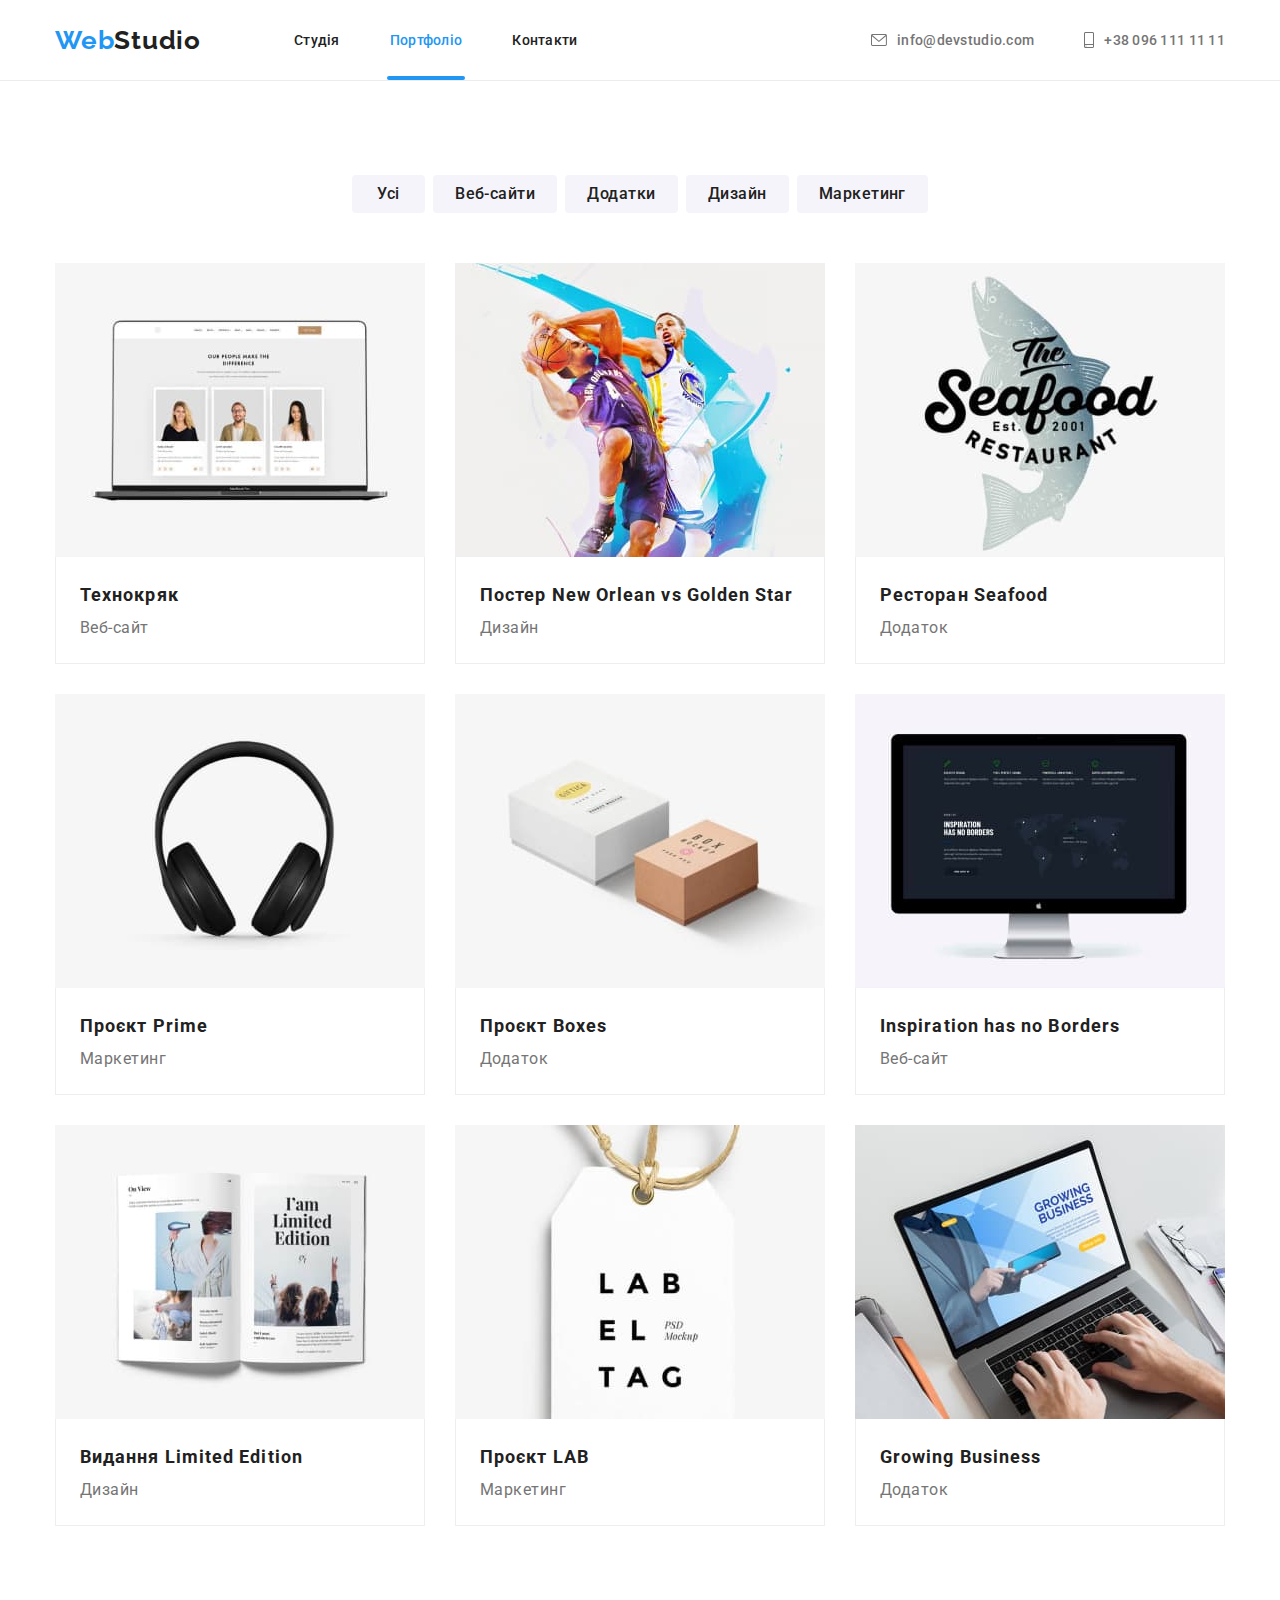
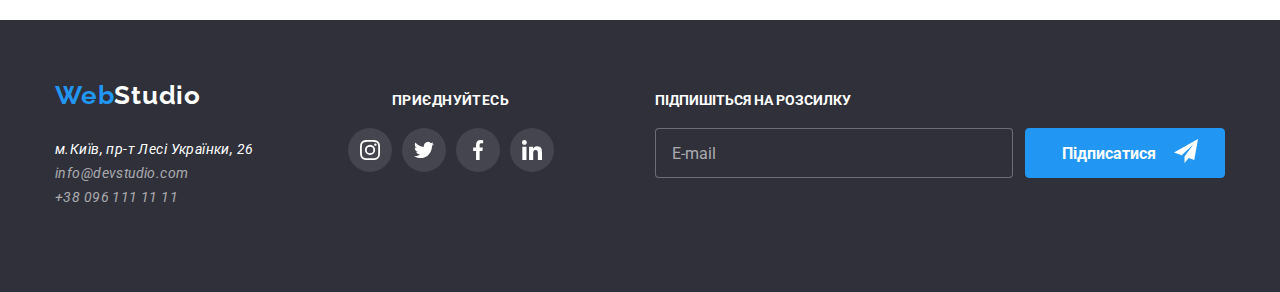
==== portfolio.html @ fc08e648 "hw-08" ====
<!DOCTYPE html>
<html lang="uk">
<head>
    <meta charset="UTF-8">
    <meta http-equiv="X-UA-Compatible" content="IE=edge">
    <meta name="viewport" content="width=device-width, initial-scale=1.0">
    <title>Portfolio</title>
    <link rel="preconnect" href="https://fonts.googleapis.com">
    <link rel="preconnect" href="https://fonts.gstatic.com" crossorigin>
    <link href="https://fonts.googleapis.com/css2?family=Oleo+Script&family=Raleway:wght@700&family=Roboto:wght@400;500;700;900&display=swap" rel="stylesheet">
    <link rel="stylesheet" href="https://cdnjs.cloudflare.com/ajax/libs/modern-normalize/1.1.0/modern-normalize.min.css">
    <link rel="stylesheet" href="./css/main.min.css">
</head>
<body>
    <header class="header">
        <div class="container"> 
           <div class="header__box">
               <nav class="navigation">
             
                   <a class="logo navigation__logo" href="./index.html">
                   <span class="header__web web">Web</span>Studio      
                   </a>
   
                   <ul class="menu">
                       <li class="menu__item"><a class="menu__link" href="./index.html">Студія</a></li>
                       <li class="menu__item"><a class="menu__link portfolio" href="./portfolio.html">Портфоліо</a></li>
                       <li class="menu__item"><a class="menu__link" href="./index.html">Контакти</a></li>
                   </ul>
           </nav>
           <button type="button" class="menu__open" data-menu-open>
               <svg class="icon__menu__open" width="40" height="40">
                   <use href="./images/icons.svg#icon-menu-open"></use>
               </svg>
           </button>
           
           <ul class="contacts">
            <li class="contacts__item">
                       
                       <a class="contacts__link" href="mailto:info@devstudio.com">
                           <svg class="evenlope" width="16" height="12">
                               <use href="./images/icons.svg#envelope"></use>
                           </svg>
                           info@devstudio.com
                       </a>
               
           </li>
            <li class="contacts__item">
                  <a class="contacts__link" href="tel:+380961111111">
                   <svg class="smartphone" width="10" height="16">
                       <use href="./images/icons.svg#smartphone"></use> 
                    </svg>
                    +38 096 111 11 11
                   </a>
               
           </li>
           </ul>
    
           
           </div>
           
        </div>
        <div class="mob__menu is__hidden" data-menu>
          <div class="container">
           <button type="button" class="menu__close" data-menu-close>
               <svg class="icon__menu__close" width="40" height="40">
                   <use href="./images/icons.svg#icon-menu-close"></use>
               </svg>
           </button>
        
           <div class="menu__wrap">
               <ul class="mob__menu__list">
                   <li class="mob__menu__item"><a class="mob__menu__link " href="./index.html">Студія</a></li>
                   <li class="mob__menu__item"><a class="mob__menu__link  " href="./portfolio.html">Портфоліо</a></li>
                   <li class="mob__menu__item"><a class="mob__menu__link " href="./index.html">Контакти</a></li>
               </ul>
              </div>
             <div class="contact__wrap">
               <ul class="mob__contact__list">
                   <li class="mob__contact__item"><a class="mob__menu__link__tel" href="tel:+380961111111">
                       +38 096 111 11 11
                      </a>
                  
                   </li>
                   <li class="mob__contact__item"><a class="mob__menu__link__mail " href="mailto:info@devstudio.com">
                           info@devstudio.com
                       </a>
               
                   </li>
                 </ul>
                
                   <ul class="mob-soc list">
                       <li class="mob-soc__item">
                         <a
                           class="mob-soc__link link"
                           href=""
                           target="_blank"
                           rel="noopener noreferrer nofollow"
                           >Instagram</a
                         >
                       </li>
                       <li class="mob-soc__item">
                         <a
                           class="mob-soc__link link"
                           href=""
                           target="_blank"
                           rel="noopener noreferrer nofollow"
                           >Twitter</a
                         >
                       </li>
                       <li class="mob-soc__item">
                         <a
                           class="mob-soc__link link"
                           href=""
                           target="_blank"
                           rel="noopener noreferrer nofollow"
                           >Fasebook</a
                         >
                       </li>
                       <li class="mob-soc__item">
                         <a
                           class="mob-soc__link link"
                           href=""
                           target="_blank"
                           rel="noopener noreferrer nofollow"
                           >LinkedIn</a
                         >
                       </li>
                     </ul>
             </div>
        
          </div>
       </div>
       
     </div>
       </div>
            
       </header>
      <main class="main">
        <section class="portfolio">
            <div class="container portfolio__container">
                <h1 class="visually-hidden">Портфоліо</h1>
            <ul class="button__list">
                <li class="button__item"><button class="portfolio__button" type = "button">Усі</button></li>
                <li class="button__item"><button class="portfolio__button" type = "button">Веб-сайти</button></li>
                <li class="button__item"><button class="portfolio__button" type = "button">Додатки</button></li>
                <li class="button__item"><button class="portfolio__button" type = "button">Дизайн</button></li>
                <li class="button__item"><button class="portfolio__button" type = "button">Маркетинг</button></li>
            </ul>  
            <ul class="portfolio__list">
                <li class="portfolio__item">
                
                    <div class="technocrat__thumb">
                        <picture>
                            <source 
                            srcset="
                            ./images/technocrat-desk.jpg    1x,
                            ./images/technocrat-desk-2x.jpg 2x"
                            media="(min-width: 1200px)"
                            />
                          
                            <source 
                            srcset="
                            ./images/technocrat-tab.jpg    1x,
                            ./images/technocrat-tab-2x.jpg 2x"
                            media="(min-width: 768px)"
                            />

                            <source 
                            srcset="
                            ./images/technocrat-mob.jpg    1x,
                            ./images/technocrat-mob-2x.jpg 2x"
                            media="(min-width: 320px)"
                            />
                           
                            <img src="./images/technocrat-desk.jpg" 
                            alt="Люди на моніторі" 
                            width="450" 
                            height="294">
                        </picture>
                            <p class="technocrat__text">Ресурс пропонує комплексні пропозиції з різним рівнем функціоналу та сервісів.
                                Все це дозволить відвідувачу отримати вичерпні відомості про компанію чи приватну особу.</p>
                            
                    
                    </div>
                     <a href="./portfolio.html" class="portfolio__link">
                        <div class="portfolio__item__container">
                            <h2 class="portfolio__item__title">Технокряк</h2>
                            <p class="portfolio__item__text">Веб-сайт</p>
                           
                        </div>
                     </a>  
                  
                </li>
                <li class="portfolio__item">
                    <div class="technocrat__thumb">
                        <picture>
                            <source 
                            srcset="
                            ./images/poster-desk.jpg    1x,
                            ./images/poster-desk-2x.jpg 2x"
                            media="(min-width: 1200px)"
                            />
                          
                            <source 
                            srcset="
                            ./images/poster-tab.jpg    1x,
                            ./images/poster-tab-2x.jpg 2x"
                            media="(min-width: 768px)"
                            />

                            <source 
                            srcset="
                            ./images/poster-mob.jpg    1x,
                            ./images/poster-mob-2x.jpg 2x"
                            media="(min-width: 320px)"
                            />
                           
                            <img src="./images/poster-desk.jpg" 
                            alt="Баскетболісти" 
                            width="450" 
                            height="294">
                        </picture>
                            
                            <p class="technocrat__text">Ресурс пропонує комплексні пропозиції з різним рівнем функціоналу та сервісів.
                                Все це дозволить відвідувачу отримати вичерпні відомості про компанію чи приватну особу.
                            </p>
                    </div>
                        
                     <a href="./portfolio.html" class="portfolio__link">
                        <div class="portfolio__item__container">
                            <h2 class="portfolio__item__title">Постер New Orlean vs Golden Star</h2>
                            <p class="portfolio__item__text">Дизайн</p>
                        </div>
                     </a>
                   
                     
                </li>
                <li class="portfolio__item">
                    <div class="technocrat__thumb">
                        <picture>
                            <source 
                            srcset="
                            ./images/restorant-desk.jpg    1x,
                            ./images/restorant-desk-2x.jpg 2x"
                            media="(min-width: 1200px)"
                            />
                          
                            <source 
                            srcset="
                            ./images/restorant-tab.jpg    1x,
                            ./images/restorant-tab-2x.jpg 2x"
                            media="(min-width: 768px)"
                            />

                            <source 
                            srcset="
                            ./images/restorant-mob.jpg    1x,
                            ./images/restorant-mob-2x.jpg 2x"
                            media="(min-width: 320px)"
                            />
                            
                           
                            <img src="./images/restorant-desk.jpg" 
                            alt="Риба" 
                            width="450" 
                            height="294">
                        </picture>
                        
                        <p class="technocrat__text">Ресурс пропонує комплексні пропозиції з різним рівнем функціоналу та сервісів.
                            Все це дозволить відвідувачу отримати вичерпні відомості про компанію чи приватну особу.
                        </p>
                    </div>
                    <a href="./portfolio.html" class="portfolio__link">
                    <div class="portfolio__item__container">
                        <h2 class="portfolio__item__title">Ресторан Seafood</h2>
                        <p class="portfolio__item__text">Додаток</p>
                    </div>
                    </a>     
                </li>
                <li class="portfolio__item">
                    <div class="technocrat__thumb">
                        <picture>
                            <source 
                            srcset="
                            ./images/prime-desk.jpg    1x,
                            ./images/prime-desk-2x.jpg 2x"
                            media="(min-width: 1200px)"
                            />
                          
                            <source 
                            srcset="
                            ./images/prime-tab.jpg    1x,
                            ./images/prime-tab-2x.jpg 2x"
                            media="(min-width: 768px)"
                            />

                            <source 
                            srcset="
                            ./images/prime-mob.jpg    1x,
                            ./images/prime-mob-2x.jpg 2x"
                            media="(min-width: 320px)"
                            />
                           
                            <img src="./images/prime-desk.jpg" 
                            alt="Навушники" 
                            width="450" 
                            height="294">
                        </picture>
                        
                        <p class="technocrat__text">Ресурс пропонує комплексні пропозиції з різним рівнем функціоналу та сервісів.
                            Все це дозволить відвідувачу отримати вичерпні відомості про компанію чи приватну особу.
                        </p>
                    </div>
                       
                    <a href="./portfolio.html" class="portfolio__link">
                        <div class="portfolio__item__container">
                            <h2 class="portfolio__item__title">Проєкт Prime</h2>
                            <p class="portfolio__item__text">Маркетинг</p>
                        </div>
                    </a>
                </li>
                <li class="portfolio__item"> 
                    
                       <div class="technocrat__thumb">
                        <picture>
                            <source 
                            srcset="
                            ./images/boxes-desk.jpg    1x,
                            ./images/boxes-desk-2x.jpg 2x"
                            media="(min-width: 1200px)"
                            />
                          
                            <source 
                            srcset="
                            ./images/boxes-tab.jpg    1x,
                            ./images/boxes-tab-2x.jpg 2x"
                            media="(min-width: 768px)"
                            />

                            <source 
                            srcset="
                            ./images/boxes-mob.jpg    1x,
                            ./images/boxes-mob-2x.jpg 2x"
                            media="(min-width: 320px)"
                            />
                           
                            <img src="./images/boxes-desk.jpg" 
                            alt="Коробки" 
                            width="450" 
                            height="294">
                        </picture>
                        
                        <p class="technocrat__text">Ресурс пропонує комплексні пропозиції з різним рівнем функціоналу та сервісів.
                            Все це дозволить відвідувачу отримати вичерпні відомості про компанію чи приватну особу.
                        </p>
                       </div>
                    <a href="./portfolio.html" class="portfolio__link">
                        <div class="portfolio__item__container">
                            <h2 class="portfolio__item__title">Проєкт Boxes</h2>
                            <p class="portfolio__item__text">Додаток</p>
                        </div>
                    </a>
                    
                </li>
                <li class="portfolio__item">
                    <div class="technocrat__thumb">
                        <picture>
                            <source 
                            srcset="
                            ./images/inspiration-desk.jpg    1x,
                            ./images/inspiration-desk-2x.jpg 2x"
                            media="(min-width: 1200px)"
                            />
                          
                            <source 
                            srcset="
                            ./images/inspiration-tab.jpg    1x,
                            ./images/inspiration-tab-2x.jpg 2x"
                            media="(min-width: 768px)"
                            />

                            <source 
                            srcset="
                            ./images/inspiration-mob.jpg    1x,
                            ./images/inspiration-mob-2x.jpg 2x"
                            media="(min-width: 320px)"
                            />
                           
                            <img src="./images/inspiration-desk.jpg" 
                            alt="Монітор" 
                            width="450" 
                            height="294">
                        </picture>
                        
                        <p class="technocrat__text">Ресурс пропонує комплексні пропозиції з різним рівнем функціоналу та сервісів.
                            Все це дозволить відвідувачу отримати вичерпні відомості про компанію чи приватну особу.
                        </p>
                        
                    </div>
                    <a href="./portfolio.html" class="portfolio__link">
                        <div class="portfolio__item__container">
                            <h2 class="portfolio__item__title">Inspiration has no Borders</h2>
                            <p class="portfolio__item__text">Веб-сайт</p> 
                        </div>
                    </a> 
                </li>
                <li class="portfolio__item">
                    <div class="technocrat__thumb">
                        <picture>
                            <source 
                            srcset="
                            ./images/limited-desk.jpg    1x,
                            ./images/limited-desk-2x.jpg 2x"
                            media="(min-width: 1200px)"
                            />
                          
                            <source 
                            srcset="
                            ./images/limited-tab.jpg    1x,
                            ./images/limited-tab-2x.jpg 2x"
                            media="(min-width: 768px)"
                            />

                            <source 
                            srcset="
                            ./images/limited-mob.jpg    1x,
                            ./images/limited-mob-2x.jpg 2x"
                            media="(min-width: 320px)"
                            />
                           
                            <img src="./images/limited-desk.jpg" 
                            alt="Книжка" 
                            width="450" 
                            height="294">
                        </picture>
                        
                        <p class="technocrat__text">Ресурс пропонує комплексні пропозиції з різним рівнем функціоналу та сервісів.
                            Все це дозволить відвідувачу отримати вичерпні відомості про компанію чи приватну особу.
                        </p> 
                    </div>
                    <a href="./portfolio.html" class="portfolio__link">
                        <div class="portfolio__item__container">
                            <h2 class="portfolio__item__title">Видання Limited Edition</h2>
                            <p class="portfolio__item__text">Дизайн</p>
                        </div>
                    </a>
                </li>
                <li class="portfolio__item">
                    <div class="technocrat__thumb">
                        <picture>
                            <source 
                            srcset="
                            ./images/lab-desk.jpg    1x,
                            ./images/lab-desk-2x.jpg 2x"
                            media="(min-width: 1200px)"
                            />
                          
                            <source 
                            srcset="
                            ./images/lab-tab.jpg    1x,
                            ./images/lab-tab-2x.jpg 2x"
                            media="(min-width: 768px)"
                            />

                            <source 
                            srcset="
                            ./images/lab-mob.jpg    1x,
                            ./images/lab-mob-2x.jpg 2x"
                            media="(min-width: 320px)"
                            />
                           
                            <img src="./images/lab-desk.jpg" 
                            alt="Бірка" 
                            width="450" 
                            height="294">
                        </picture>
                        
                        <p class="technocrat__text">Ресурс пропонує комплексні пропозиції з різним рівнем функціоналу та сервісів.
                            Все це дозволить відвідувачу отримати вичерпні відомості про компанію чи приватну особу.
                        </p>
                        
                    </div> 
                    <a href="./portfolio.html" class="portfolio__link">
                        <div class="portfolio__item__container">
                            <h2 class="portfolio__item__title">Проєкт LAB</h2>
                            <p class="portfolio__item__text">Маркетинг</p>
                        </div>
                    </a>
                </li>
                <li class="portfolio__item">
                    <div class="technocrat__thumb">
                        <picture>
                            <source 
                            srcset="
                            ./images/growing-desk.jpg    1x,
                            ./images/growing-desk-2x.jpg 2x"
                            media="(min-width: 1200px)"
                            />
                          
                            <source 
                            srcset="
                            ./images/growing-tab.jpg    1x,
                            ./images/growing-tab-2x.jpg 2x"
                            media="(min-width: 768px)"
                            />

                            <source 
                            srcset="
                            ./images/growing-mob.jpg    1x,
                            ./images/growing-mob-2x.jpg 2x"
                            media="(min-width: 320px)"
                            />
                           
                            <img src="./images/growing-desk.jpg" 
                            alt="Ноутбук" 
                            width="450" 
                            height="294">
                        </picture>
                     
                        <p class="technocrat__text">Ресурс пропонує комплексні пропозиції з різним рівнем функціоналу та сервісів.
                            Все це дозволить відвідувачу отримати вичерпні відомості про компанію чи приватну особу.
                        </p>
                    </div>
                    <a href="./portfolio.html" class="portfolio__link">
                        <div class="portfolio__item__container">
                            <h2 class="portfolio__item__title">Growing Business</h2>
                            <p class="portfolio__item__text">Додаток</p>
                        </div>
                    </a>
                </li>
            </ul>
            </div>
        </section>
       
    
        </main>
      
      
        <footer class="footer">
            <div class="container footer__container">
             
               <div class="footer__wraper">
                 <div class="address">
                     <a class="logo__footer logo" href="./index.html"><span class="web">Web</span>Studio </a>
                     <address>
                      <ul class="address__list">
                       <li class="address__item">
                           <a class="address__link"  href="https://goo.gl/maps/s2ohjZvprKdZfxi8A" 
                           target="_blank"
                           rel="noopener noreferrer nofollow">
                               м.Київ, пр-т Лесі Українки, 26 </a>  
                       </li>
                       <li class="address__item"><a class="address__links" href="mailto:info@devstudio.com">info@devstudio.com</a></li>
                       <li class="address__item"><a class="address__links" href="tel:+380961111111">+38 096 111 11 11</a></li>
                      </ul>
                     </address>
                   </div>
                
                  <div class="join">
                     
                         <p class="join__title">Приєднуйтесь</p>
                         <ul class="networks networks__footer">
                             <li class="networks__item">
                                 <a href="" class="networks__link networks__link__footer link">
                                     <svg class="networks-icon networks__icon__footer" width="20" height="20">
                                         <use href="./images/icons.svg#instagram" ></use>
                                     </svg>
                                 </a>
                             </li>
                             <li class="networks__item">
                                 <a href="" class="networks__link networks__link__footer link ">
                                     <svg class="networks-icon networks__icon__footer" width="20" height="20">
                                         <use href="./images/icons.svg#twitter" ></use>
                                     </svg>
                                 </a>
                             </li>
                             <li class="networks__item">
                                 <a href="" class="networks__link networks__link__footer link">
                                     <svg class="networks-icon networks__icon__footer" width="20" height="20">
                                         <use href="./images/icons.svg#facebook" ></use>
                                     </svg>
                                 </a>
                             </li>
                             <li class="networks__item">
                                 <a href="" class="networks__link networks__link__footer link">
                                     <svg class="networks-icon networks__icon__footer" width="20" height="20">
                                         <use href="./images/icons.svg#linkedin" ></use>
                                     </svg>
                                 </a>
                             </li>
                         </ul>
                      </div>
               </div>
                  
                    
                 
                  <div class="subscription">
                     <p class="subscription__title">Підпишіться на розсилку</p>
                     <form action="#" class="subscription__form">
                         <input type="email" name="email" placeholder="E-mail" class="subscription__input">
                         <button type="submit" class="footer__button">
                             <div class="footer__button__container">
                                 <p class="footer__button__text">Підписатися</p>
                                 <div class="footer-button-icon">
                                     <a href="" class="footer-button-icon-link" >
                                         <svg class="button__icon" width="24" height="24">
                                             <use href="./images/icons.svg#icon-send"></use>
                                          </svg>
                                     </a>
                                 </div>
                             </div>
                         </button>
                     </form>
                 </div> 
                 </div>
                  
         
             </div>
             
            
            </footer>
            <script src="./js/menu.js"></script> 
</body>
</html>
---- css/main.min.css ----
body{font-family:"roboto",sans-serif;color:var(--primary-text-color);background-color:var(--white-second-section-color)}ul{list-style-type:none;padding:0;margin:0}a{text-decoration:none}img{display:block;width:100%;height:auto}:root{--primary-text-color: #212121;--text-color: #757575;--accent-color: #2196F3;--original-black-color: #000;--original-white-color: #fff;--primary-background-color: #2F303A;--white-background-color: #F5F4FA;--gray-color: rgba(255, 255, 255, 0.6);--white-second-section-color: #fff;--border-color: #EEEEEE;--link-color: #AFB1B8;--overlay-color: #c4c4c4;--menu-button-color: rgba(33, 33, 33, 1);--timing-function: cubic-bezier(0.4, 0, 0.2, 1);--gradient: linear-gradient( to right, rgba(47, 48, 58, 0.4), rgba(47, 48, 58, 0.4) )}.title{margin-top:0;margin-bottom:30px;font-size:28px;line-height:1.17;font-weight:700;letter-spacing:.03em;text-align:center;color:var(--primary-text-color)}@media screen and (min-width: 1200px){.title{margin-bottom:50px;font-size:36px;line-height:1.17;font-weight:700;letter-spacing:.03em}}.networks__list{display:flex;align-items:center;justify-content:center;gap:10px;margin-bottom:30px}.networks__item{width:44px;height:44px}.networks__link{width:100%;height:100%;border-radius:50%;display:flex;align-items:center;justify-content:center;color:var(--link-color);transition:background-color 250ms var(--timing-function),color 250ms var(--timing-function)}.networks__link:hover,.networks__link:focus{background:var(--accent-color);color:var(--original-white-color)}.networks__icon{display:block;fill:currentColor}.backdrop{position:fixed;top:0;width:100%;height:100%;background-color:rgba(0,0,0,.2);transition:opacity 350ms var(--timing-function),visibility 250ms var(--timing-function)}.backdrop .is__hidden .modal{transform:translate(-50%, -50%) scale(0)}.modal{position:absolute;top:50%;left:50%;transform:translate(-50%, -50%);width:95.6vw;height:auto;padding:40px;border-radius:4px;background-color:var(--original-white-color);transform:translate(-50%, -50%) scale(1);transition:color 350ms var(--timing-function)}@media screen and (min-width: 480px){.modal{width:460px;height:609px}}@media screen and (min-width: 1200px){.modal{width:528px;height:581px}}.modal__closed{position:absolute;top:8px;right:8px;display:flex;align-items:center;justify-content:center;width:30px;height:30px;background-color:rgba(0,0,0,0);border:1px solid rgba(0,0,0,.1);border-radius:50%;padding:0;cursor:pointer}.modal__text{font-size:20px;line-height:1.17;font-weight:700;letter-spacing:3%;text-align:center;margin-top:0;margin-bottom:12px}.modal__field{margin-bottom:10px}.modal__closed__icon:hover{fill:#2196f3}.is__hidden{opacity:0;visibility:0;pointer-events:none}.form{display:block}@media screen and (min-width: 480px){.modal-form{width:460px;height:609px}}@media screen and (min-width: 1200px){.modal-form{width:528px;height:581px}}::-webkit-input-placeholder{color:rgba(117,117,117,.5)}.textarea__text{width:100%;resize:none;height:120px;border:1px solid rgba(33,33,33,.2);border-radius:4px;padding:12px 16px}.textarea__label{font-size:12px;line-height:1.17;letter-spacing:1%;color:#757575}.textarea__label span{display:block;margin-bottom:4px}.checkbox{margin-top:20px;margin-bottom:30px;margin-left:14px}.checkbox__text{display:flex;align-items:center;margin:0;font-size:12px;line-height:1.17;letter-spacing:3%;font-size:2.5vw;color:#757575}@media screen and (min-width: 480px){.checkbox__text{font-size:12px;line-height:1.17;letter-spacing:3%}}@media screen and (min-width: 1200px){.checkbox__text{font-size:12px;line-height:1.71;letter-spacing:3%}}.checkbox__icon{content:"";display:inline-block;width:16px;height:15px;margin-right:7px;border:2px solid #212121;border-radius:2px}.checkbox__input{-webkit-appearance:none;-moz-appearance:none;appearance:none;position:absolute}.checkbox__input:checked+.checkbox__icon{background-color:#2196f3;border-color:#2196f3;background-image:url(../images/icon\ check.svg);background-size:contain;background-origin:border-box}.input__wrap{position:relative}.modal__input{width:100%;height:40px;border:1px solid rgba(33,33,33,.2);border-radius:4px;padding-left:42px;padding-bottom:11px;padding-top:11px;outline:rgba(0,0,0,0);cursor:pointer;transition:border-color 250ms var(--timing-function)}.modal__input:focus{border-color:#2196f3}.modal__input:focus+.modal__input__icon{fill:#2196f3}.modal__input__icon{position:absolute;left:12px;top:50%;transform:translateY(-50%)}.input__label{font-size:12px;line-height:1.17;letter-spacing:1%;color:#757575}.input__label span{display:block;margin-bottom:4px}.modal__button{width:200px;height:50px;background-color:#2196f3;box-shadow:0px 4px 4px rgba(0,0,0,.15);outline:rgba(0,0,0,0);border:1px solid #2196f3;border-radius:4px;padding:10px 52px;font-size:16px;line-height:1.86;font-weight:700;letter-spacing:.06em;font-style:normal;color:var(--original-white-color);cursor:pointer;transition:background-color 250ms var(--timing-function)}@media screen and (min-width: 320px){.modal__button{margin-left:13vw}}@media screen and (min-width: 480px){.modal__button{margin-left:86px}}@media screen and (min-width: 1200px){.modal__button{margin-left:125px}}.modal__button:hover,.modal__button:focus{background-color:#188ce8}.agree__link{margin:0;padding-left:5px;font-size:12px;line-height:1.17;letter-spacing:3%;font-size:2.5vw;color:#2196f3;text-decoration:underline}@media screen and (min-width: 480px){.agree__link{font-size:12px;line-height:1.17;letter-spacing:3%}}@media screen and (min-width: 1200px){.agree__link{font-size:12px;line-height:1.71;letter-spacing:3%}}.logo{font-family:"raleway";font-size:24px;line-height:1.17;font-weight:700;letter-spacing:.03em;color:var(--menu-button-color)}@media screen and (min-width: 1200px){.logo{font-size:26px;line-height:1.17;font-weight:700;letter-spacing:.03em}}.web{font-family:"raleway";font-size:24px;line-height:1.11;font-weight:700;letter-spacing:.03em;color:var(--accent-color)}@media screen and (min-width: 1200px){.web{font-size:26px;line-height:1.17;font-weight:700;letter-spacing:.03em}}.container{max-width:100%;padding-left:15px;padding-right:15px;margin:0 auto}@media screen and (min-width: 480px){.container{max-width:480px}}@media screen and (min-width: 768px){.container{max-width:768px}}@media screen and (min-width: 1200px){.container{max-width:1200px}}.btn{display:inline-block;border-radius:4px;padding:10px 24px;width:201px;border:1px rgba(0,0,0,0);margin-left:auto;margin-right:auto;font-family:"roboto";font-size:16px;line-height:1.86;font-weight:700;letter-spacing:.06em;text-align:center;cursor:pointer;color:var(--original-white-color);background-color:var(--accent-color);transition:background-color 250ms var(--timing-function)}.btn:hover,.btn:focus{background-color:#188ce8}.trade{margin-top:0;margin-bottom:0;padding-bottom:94px;padding-top:94px}@media screen and (max-width: 1199px){.trade{display:none}}.trade__list{display:flex}.trade__wrap{position:relative;height:70px;width:100%;top:-70px}.trade__text{position:absolute;left:0;margin:0;width:100%;height:70px;padding-top:27px;background-color:rgba(47,48,58,.8);font-size:14px;line-height:1.14;font-weight:700;letter-spacing:.03em;text-align:center;text-transform:uppercase;color:var(--original-white-color)}.trade__item:not(:last-child){margin-right:30px}.team{margin-top:0;margin-bottom:0;padding-bottom:60px;padding-top:60px;background-color:var(--white-background-color)}@media screen and (min-width: 1200px){.team{padding-bottom:94px;padding-top:94px}}.team .team__list{background-color:var(--white-background-color)}.team__item{box-shadow:0px 1px 3px rgba(0,0,0,.12),0px 1px 1px rgba(0,0,0,.14),0px 2px 1px rgba(0,0,0,.2);border-radius:0px 0px 4px 4px;background-color:var(--original-white-color)}@media screen and (min-width: 768px){.team__item{width:calc((100% - 30px)/2)}}@media screen and (min-width: 1200px){.team__item{width:calc((100% - 90px)/4)}}.team__title{margin-top:30;margin-bottom:10;font-size:16px;line-height:1.17;font-weight:500;letter-spacing:.03em;text-align:center;color:var(--primary-text-color)}.team__text{margin-top:0;margin-bottom:16px;font-size:16px;line-height:1.17;letter-spacing:.03em;text-align:center;color:var(--text-color)}.team__list{display:flex;flex-wrap:wrap;gap:30px}.hero{margin-top:0;margin-bottom:0;padding:118px 0;text-align:center}@media screen and (min-width: 1200px){.hero{padding:200px 0}}.hero__title{max-width:360px;margin:0 auto 30px;font-size:26px;line-height:1.62;font-weight:900;letter-spacing:.06em;text-align:center;text-transform:uppercase;color:var(--original-white-color)}@media screen and (min-width: 1200px){.hero__title{max-width:696px;font-size:44px;line-height:1.36;font-weight:900;letter-spacing:.06em}}.overlay{max-width:1600px;height:400px;margin-left:auto;margin-right:auto;background-image:linear-gradient(to right, rgba(47, 48, 58, 0.4), rgba(47, 48, 58, 0.4)),url(../images/hero-mob.jpg);background-repeat:no-repeat;background-position:center;background-size:cover;background-color:var(--overlay-color)}@media(min-device-pixel-ratio: 2),(-webkit-min-device-pixel-ratio: 2),(min-resolution: 192dpi),(min-resolution: 2dppx){.overlay{background-image:var(--gradient),url(../images/hero-mob-2x.jpg)}}@media screen and (min-width: 481px){.overlay{max-width:768px;height:400px;background-image:var(--gradient),url(../images/hero-tab.jpg)}}@media screen and (min-width: 481px)and (min-device-pixel-ratio: 2),screen and (min-width: 481px)and (-webkit-min-device-pixel-ratio: 2),screen and (min-width: 481px)and (min-resolution: 192dpi),screen and (min-width: 481px)and (min-resolution: 2dppx){.overlay{background-image:var(--gradient),url(../images/hero-tab-2x.jpg)}}@media screen and (min-width: 1200px){.overlay{max-width:1600px;height:600px;background-image:var(--gradient),url(../images/hero-desk.jpg)}}@media screen and (min-width: 1200px)and (min-device-pixel-ratio: 2),screen and (min-width: 1200px)and (-webkit-min-device-pixel-ratio: 2),screen and (min-width: 1200px)and (min-resolution: 192dpi),screen and (min-width: 1200px)and (min-resolution: 2dppx){.overlay{background-image:var(--gradient),url(../images/hero-desk-2x.jpg)}}.portfolio{margin-top:0;margin-bottom:0;padding:60px 0;background-color:var(--white-second-section-color)}@media screen and (min-width: 1200px){.portfolio{padding:94px 0}}.portfolio__link{transition:color 250ms var(--timing-function),box-shadow 250ms var(--timing-function)}.portfolio__list{display:flex;flex-wrap:wrap;gap:30px}.portfolio__list .button__item{width:calc((100% - 60px)/3)}.technocrat__thumb{position:relative;overflow:hidden}.technocrat__text{position:absolute;top:0px;left:0;padding:63px 24px;margin:0;background-color:rgba(33,150,243,.9);height:100%;font-size:18px;line-height:1.55;letter-spacing:.03em;color:#fff;transform:translateY(100%);transition:transform 250ms var(--timing-function)}.portfolio__item:hover .technocrat__text{transform:translateY(0)}.portfolio__item{width:100%}@media screen and (min-width: 768px){.portfolio__item{width:calc((100% - 30px)/2)}}@media screen and (min-width: 1200px){.portfolio__item{width:calc((100% - 60px)/3)}}.portfolio__item__container{padding:20px 24px;border:1px solid var(--border-color);border-top:none}.portfolio__item__title{margin:0;font-size:18px;line-height:2;font-weight:700;letter-spacing:.06em;color:var(--primary-text-color)}.portfolio__item__text{margin:0;font-size:16px;line-height:1.86;letter-spacing:.03em;color:var(--text-color)}.portfolio__item:hover,.portfolio__item:focus{display:block;box-shadow:0px 1px 1px rgba(0,0,0,.12),0px 4px 4px rgba(0,0,0,.06),1px 4px 6px rgba(0,0,0,.16)}.header{background-color:var(--original-white-color);border-bottom:1px solid #ececec}.header__box{display:flex;align-items:center}.menu{display:flex;align-items:center;margin-left:93px}.menu__item:not(:last-child){margin-right:50px}@media screen and (max-width: 767px){.menu{display:none}}.menu__open{margin-left:auto;margin-top:auto;margin-bottom:auto;width:40px;height:40px;background-color:rgba(0,0,0,0);border:none}@media screen and (min-width: 768px){.menu__open{display:none}}.icon__menu__open{fill:var(--menu-button-color)}.menu__close{margin-left:auto;width:40px;height:40px;background-color:rgba(0,0,0,0);border:none}.icon__menu__close{fill:var(--menu-button-color)}.mob__menu{top:0;position:fixed;width:100vw;height:100vh;padding-bottom:48px;padding-left:40px;z-index:1;background-color:#fff}@media screen and (min-width: 768px){.mob__menu{display:none}}.container{height:100%;display:flex;flex-direction:column;justify-content:space-between;overflow:auto}.mob__menu__link{position:relative;display:block;font-size:40px;line-height:1.17;font-weight:500;letter-spacing:.02em;font-size:8.33vw;color:var(--menu-button-color);transition:color 250ms var(--timing-function)}.mob__menu__link:hover,.mob__menu__link:focus{color:var(--accent-color)}.mob__menu__list{position:absolute;top:48px}.mob__contact__list{margin-bottom:64px}.mob__menu__item:not(:last-child){margin-bottom:32px}.mob__contact__item:not(:last-child){margin-bottom:32px}.mob__menu__link__tel{position:relative;display:block;padding:32 0;font-size:34px;line-height:1.17;font-weight:500;letter-spacing:.02em;font-size:7.5vw;color:var(--accent-color)}.mob__menu__link__mail{position:relative;display:block;padding:32 0;font-size:24px;line-height:1.17;font-weight:500;letter-spacing:.02em;font-size:5vw;color:var(--text-color)}.mob-soc{display:flex;flex-wrap:wrap;gap:20px}.mob-soc__link{position:relative;display:block;padding:32 0;padding-right:10px;font-size:18px;line-height:1.22;font-weight:500;letter-spacing:.02em;color:var(--accent-color)}.mob-soc__item:not(:last-child){border-right:1px solid rgba(33,33,33,.2)}.navigation{display:flex}.navigation__logo{padding:25px 0 24px}@media screen and (min-width: 768px){.menu{margin-left:88px}}@media screen and (min-width: 768px){.menu{margin-left:93px}}.menu__link{position:relative;display:block;padding:32px 0;font-size:14px;line-height:1.17;font-weight:500;letter-spacing:.02em;color:var(--primary-text-color);transition:color 250ms var(--timing-function)}.menu__link:hover,.menu__link:focus{color:var(--accent-color)}@media screen and (max-width: 767px){.menu__link:hover,.menu__link:focus{display:none}}.menu__link.studio{color:var(--accent-color)}.menu__link.studio::after{content:"";position:absolute;left:-1.5px;top:76px;display:block;width:48px;height:4px;background-color:var(--accent-color);border-radius:2px}.menu__link.portfolio{color:var(--accent-color)}.menu__link.portfolio::after{content:"";position:absolute;left:-3px;top:76px;display:block;width:78px;height:4px;background-color:var(--accent-color);border-radius:2px}.contacts{margin-left:auto}@media screen and (min-width: 1200px){.contacts{display:flex}}@media screen and (max-width: 1199px){.contacts .contacts__item:not(:last-child){margin-bottom:10px}}@media screen and (min-width: 1200px){.contacts__item:not(:last-child){margin-right:50px}}@media screen and (max-width: 767px){.contacts{display:none}}.contacts__link{display:flex;align-items:center;font-weight:500;font-size:14px;line-height:1.17;letter-spacing:.02em;color:var(--text-color);transition:color 250ms var(--timing-function)}.contacts__link:hover,.contacts__link:focus{color:var(--accent-color)}.evenlope{fill:currentColor;margin-right:10px}.smartphone{fill:currentColor;margin-right:10px}.footer{padding:60px 0;background-color:var(--primary-background-color)}@media screen and (min-width: 1200px){.footer .footer__container{display:flex;flex-direction:row}}.logo__footer{display:block;margin-bottom:28px;color:var(--original-white-color)}@media screen and (max-width: 1199px){.address{display:flex;justify-content:center;align-items:center;flex-direction:column;margin-bottom:60px}}@media screen and (min-width: 1200px){.address{display:flex;flex-direction:column;margin-right:94px}}@media screen and (max-width: 1199px){.address__list{display:flex;align-items:center;flex-direction:column}}.address__link{display:inline-block;font-size:14px;line-height:1.71;letter-spacing:.03em;color:var(--original-white-color);background-color:var(--primary-background-color)}.address__links{display:inline-block;font-size:14px;line-height:1.71;letter-spacing:.03em;color:var(--gray-color);background-color:var(--primary-background-color)}@media screen and (min-width: 768px)and (max-width: 1199px){.footer__wraper{display:flex;justify-content:center;margin-bottom:60px}.address{margin-bottom:0}.join{margin-left:165px}}@media screen and (min-width: 1200px){.footer__wraper{display:flex;justify-content:start}.address{margin-top:0;margin-bottom:0}.join{margin-top:12px}}.address-item:not(:last-child){margin-bottom:12px}.networks__link__footer{background:rgba(255,255,255,.1)}.networks__footer{display:flex;justify-content:center;gap:10px;margin-bottom:60px}.networks__icon__footer{fill:#fff}.join__title{font-size:14px;line-height:1.17;font-weight:700;letter-spacing:.03em;text-align:center;color:var(--original-white-color);text-transform:uppercase;margin-top:0;margin-bottom:20px}.clients{margin-top:0;margin-bottom:0;padding-bottom:60px;padding-top:60px;background-color:var(--original-white-color)}@media screen and (min-width: 1200px){.clients{padding-bottom:94px;padding-top:94px}}.clients__list{gap:30px}@media screen and (min-width: 320px){.clients__list{display:flex;flex-wrap:wrap}}.clients__item{width:calc((100% - 30px)/2);height:92px}@media screen and (min-width: 768px){.clients__item{width:calc((100% - 60px)/3)}}@media screen and (min-width: 1200px){.clients__item{width:calc((100% - 150px)/6)}}.clients__icon{fill:currentColor}.clients__link{display:flex;align-items:center;justify-content:center;width:100%;height:100%;border:1px solid var(--link-color);border-radius:4px;color:var(--link-color);transition:color 250ms var(--timing-function),border-color 250ms var(--timing-function)}.clients__link:hover,.clients__link:focus{color:var(--accent-color);border:1px solid var(--accent-color)}.portfolio__button{display:inline-block;border-radius:4px;padding:6px 22px;min-width:73px;border:1px var(--border-color);font-size:16px;line-height:1.63;font-weight:500;letter-spacing:.03em;font-family:"roboto";text-align:center;cursor:pointer;color:var(--primary-text-color);background-color:var(--white-background-color);transition:background-color 250ms var(--timing-function),color 250ms var(--timing-function),box-shadow 250ms var(--timing-function)}.portfolio__button:hover,.portfolio__button:focus{color:var(--original-white-color);background-color:var(--accent-color)}.portfolio__button:hover,.portfolio__button:focus{display:block;box-shadow:0px 2px 2px 0px rgba(0,0,0,.12),0px 1px 2px 0px rgba(0,0,0,.08),0px 3px 1px 0px rgba(0,0,0,.1)}.button__list{display:flex;justify-content:center;margin-top:0}@media screen and (max-width: 767px){.button__list{margin-bottom:40px;width:360px;flex-wrap:wrap;row-gap:15px;justify-content:start}}@media screen and (min-width: 768px){.button__list{margin-bottom:30px}}@media screen and (min-width: 1200px){.button__list{margin-bottom:50px}}.button__list .button__item:not(:last-child){margin-right:8px}.benefits{margin-top:0;margin-bottom:0;padding-top:60px}@media screen and (min-width: 1200px){.benefits{padding-top:94px}}@media screen and (max-width: 1199px){.benefits{padding-bottom:60px}}.benefits__list{display:flex;flex-wrap:wrap;gap:30px}.benefits__list .benefits__item{width:100%}@media screen and (min-width: 768px){.benefits__list .benefits__item{width:calc((100% - 30px)/2)}}@media screen and (min-width: 1200px){.benefits__list .benefits__item{width:calc((100% - 90px)/4)}}.benefits__title{margin-top:0;margin-bottom:10px;font-size:14px;line-height:1.17;font-weight:700;letter-spacing:.03em;text-transform:uppercase;color:var(--primary-text-color)}@media screen and (min-width: 480px){.benefits__title{text-align:center}}.benefits__text{margin-top:0;margin-bottom:0;font-size:14px;line-height:1.71;letter-spacing:.03em;color:var(--text-color)}.benefits__wrap{display:flex;justify-content:center;align-items:center;width:100%;height:120px;margin-bottom:30px;background-color:var(--white-background-color);border-radius:4px}.visually-hidden{position:absolute;white-space:nowrap;width:1px;height:1px;overflow:hidden;border:0;padding:0;clip:rect(0 0 0 0);-webkit-clip-path:inset(50%);clip-path:inset(50%);margin:-1px}@media screen and (min-width: 1200px){.subscription{display:flex;flex-direction:column;width:570px;margin-top:12px}}.subscription__title{margin:0;margin-bottom:20px;text-transform:uppercase;font-size:14px;line-height:1.17;font-weight:700;letter-spacing:3%;color:var(--original-white-color)}@media screen and (max-width: 1199px){.subscription__title{text-align:center}}.subscription__input{display:block;cursor:pointer;margin-bottom:20px;width:100%;height:50px;border:1px solid rgba(255,255,255,.3);border-radius:4px;padding:15px 16px;background-color:#2f303a;outline:rgba(0,0,0,0)}@media screen and (min-width: 768px){.subscription__input{width:450px;margin-left:auto;margin-right:auto}}@media screen and (min-width: 1200px){.subscription__input{margin-right:12px;width:358px}}@media screen and (min-width: 1200px){.subscription__form{display:flex}.subscription .subscription__input{margin-right:12px}}.footer__button{display:block;width:200px;height:50px;padding-top:10px;padding-bottom:10px;padding-left:28px;margin-left:auto;margin-right:auto;border-radius:4px;border:1px solid #2196f3;background-color:#2196f3}@media screen and (min-width: 1200px){.footer__button{margin:0}}.footer__button__text{width:110px;height:30px;margin:0;display:inline-block;font-style:normal;font-weight:700;font-size:16px;line-height:1.86;color:var(--original-white-color)}.footer__button__container{display:flex;gap:10px;cursor:pointer}.subscription__input::-moz-placeholder{font-size:16px;line-height:1.25;font-weight:400;letter-spacing:3%;color:rgba(255,255,255,.6)}.subscription__input:-ms-input-placeholder{font-size:16px;line-height:1.25;font-weight:400;letter-spacing:3%;color:rgba(255,255,255,.6)}.subscription__input::placeholder{font-size:16px;line-height:1.25;font-weight:400;letter-spacing:3%;color:rgba(255,255,255,.6)}/*# sourceMappingURL=main.min.css.map */
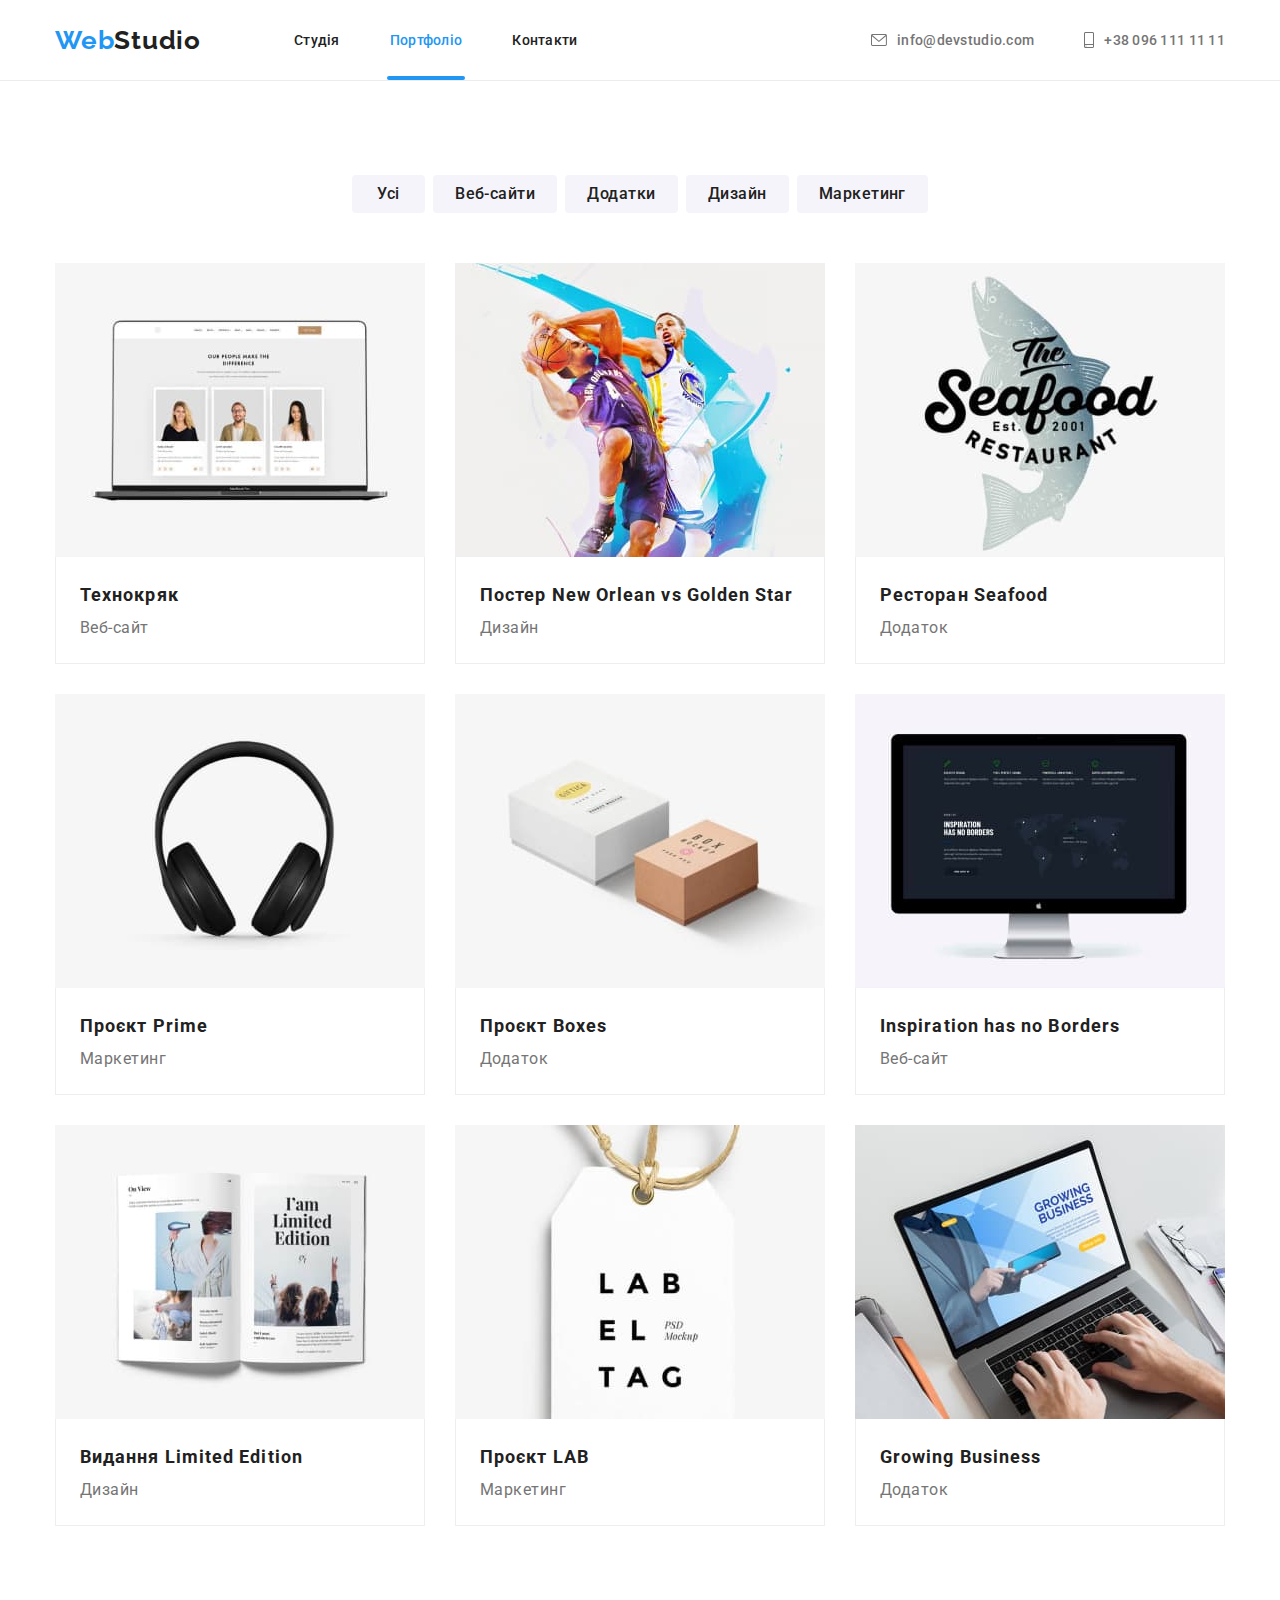
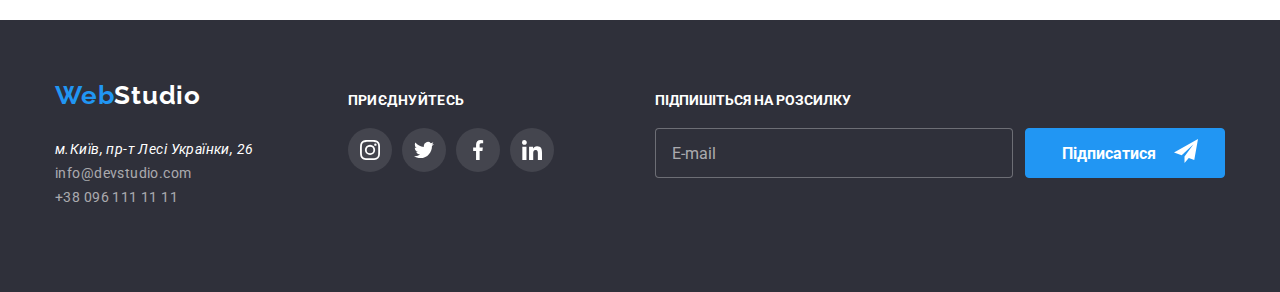
==== commit 9245b63b: "hw-08-fixed" ====
--- a/portfolio.html
+++ b/portfolio.html
@@ -130,9 +130,6 @@
         
           </div>
        </div>
-       
-     </div>
-       </div>
             
        </header>
       <main class="main">
@@ -614,10 +611,6 @@
                  </div> 
                  </div>
                   
-         
-             </div>
-             
-            
             </footer>
             <script src="./js/menu.js"></script> 
 </body>
--- a/css/main.min.css
+++ b/css/main.min.css
@@ -1 +1 @@
-body{font-family:"roboto",sans-serif;color:var(--primary-text-color);background-color:var(--white-second-section-color)}ul{list-style-type:none;padding:0;margin:0}a{text-decoration:none}img{display:block;width:100%;height:auto}:root{--primary-text-color: #212121;--text-color: #757575;--accent-color: #2196F3;--original-black-color: #000;--original-white-color: #fff;--primary-background-color: #2F303A;--white-background-color: #F5F4FA;--gray-color: rgba(255, 255, 255, 0.6);--white-second-section-color: #fff;--border-color: #EEEEEE;--link-color: #AFB1B8;--overlay-color: #c4c4c4;--menu-button-color: rgba(33, 33, 33, 1);--timing-function: cubic-bezier(0.4, 0, 0.2, 1);--gradient: linear-gradient( to right, rgba(47, 48, 58, 0.4), rgba(47, 48, 58, 0.4) )}.title{margin-top:0;margin-bottom:30px;font-size:28px;line-height:1.17;font-weight:700;letter-spacing:.03em;text-align:center;color:var(--primary-text-color)}@media screen and (min-width: 1200px){.title{margin-bottom:50px;font-size:36px;line-height:1.17;font-weight:700;letter-spacing:.03em}}.networks__list{display:flex;align-items:center;justify-content:center;gap:10px;margin-bottom:30px}.networks__item{width:44px;height:44px}.networks__link{width:100%;height:100%;border-radius:50%;display:flex;align-items:center;justify-content:center;color:var(--link-color);transition:background-color 250ms var(--timing-function),color 250ms var(--timing-function)}.networks__link:hover,.networks__link:focus{background:var(--accent-color);color:var(--original-white-color)}.networks__icon{display:block;fill:currentColor}.backdrop{position:fixed;top:0;width:100%;height:100%;background-color:rgba(0,0,0,.2);transition:opacity 350ms var(--timing-function),visibility 250ms var(--timing-function)}.backdrop .is__hidden .modal{transform:translate(-50%, -50%) scale(0)}.modal{position:absolute;top:50%;left:50%;transform:translate(-50%, -50%);width:95.6vw;height:auto;padding:40px;border-radius:4px;background-color:var(--original-white-color);transform:translate(-50%, -50%) scale(1);transition:color 350ms var(--timing-function)}@media screen and (min-width: 480px){.modal{width:460px;height:609px}}@media screen and (min-width: 1200px){.modal{width:528px;height:581px}}.modal__closed{position:absolute;top:8px;right:8px;display:flex;align-items:center;justify-content:center;width:30px;height:30px;background-color:rgba(0,0,0,0);border:1px solid rgba(0,0,0,.1);border-radius:50%;padding:0;cursor:pointer}.modal__text{font-size:20px;line-height:1.17;font-weight:700;letter-spacing:3%;text-align:center;margin-top:0;margin-bottom:12px}.modal__field{margin-bottom:10px}.modal__closed__icon:hover{fill:#2196f3}.is__hidden{opacity:0;visibility:0;pointer-events:none}.form{display:block}@media screen and (min-width: 480px){.modal-form{width:460px;height:609px}}@media screen and (min-width: 1200px){.modal-form{width:528px;height:581px}}::-webkit-input-placeholder{color:rgba(117,117,117,.5)}.textarea__text{width:100%;resize:none;height:120px;border:1px solid rgba(33,33,33,.2);border-radius:4px;padding:12px 16px}.textarea__label{font-size:12px;line-height:1.17;letter-spacing:1%;color:#757575}.textarea__label span{display:block;margin-bottom:4px}.checkbox{margin-top:20px;margin-bottom:30px;margin-left:14px}.checkbox__text{display:flex;align-items:center;margin:0;font-size:12px;line-height:1.17;letter-spacing:3%;font-size:2.5vw;color:#757575}@media screen and (min-width: 480px){.checkbox__text{font-size:12px;line-height:1.17;letter-spacing:3%}}@media screen and (min-width: 1200px){.checkbox__text{font-size:12px;line-height:1.71;letter-spacing:3%}}.checkbox__icon{content:"";display:inline-block;width:16px;height:15px;margin-right:7px;border:2px solid #212121;border-radius:2px}.checkbox__input{-webkit-appearance:none;-moz-appearance:none;appearance:none;position:absolute}.checkbox__input:checked+.checkbox__icon{background-color:#2196f3;border-color:#2196f3;background-image:url(../images/icon\ check.svg);background-size:contain;background-origin:border-box}.input__wrap{position:relative}.modal__input{width:100%;height:40px;border:1px solid rgba(33,33,33,.2);border-radius:4px;padding-left:42px;padding-bottom:11px;padding-top:11px;outline:rgba(0,0,0,0);cursor:pointer;transition:border-color 250ms var(--timing-function)}.modal__input:focus{border-color:#2196f3}.modal__input:focus+.modal__input__icon{fill:#2196f3}.modal__input__icon{position:absolute;left:12px;top:50%;transform:translateY(-50%)}.input__label{font-size:12px;line-height:1.17;letter-spacing:1%;color:#757575}.input__label span{display:block;margin-bottom:4px}.modal__button{width:200px;height:50px;background-color:#2196f3;box-shadow:0px 4px 4px rgba(0,0,0,.15);outline:rgba(0,0,0,0);border:1px solid #2196f3;border-radius:4px;padding:10px 52px;font-size:16px;line-height:1.86;font-weight:700;letter-spacing:.06em;font-style:normal;color:var(--original-white-color);cursor:pointer;transition:background-color 250ms var(--timing-function)}@media screen and (min-width: 320px){.modal__button{margin-left:13vw}}@media screen and (min-width: 480px){.modal__button{margin-left:86px}}@media screen and (min-width: 1200px){.modal__button{margin-left:125px}}.modal__button:hover,.modal__button:focus{background-color:#188ce8}.agree__link{margin:0;padding-left:5px;font-size:12px;line-height:1.17;letter-spacing:3%;font-size:2.5vw;color:#2196f3;text-decoration:underline}@media screen and (min-width: 480px){.agree__link{font-size:12px;line-height:1.17;letter-spacing:3%}}@media screen and (min-width: 1200px){.agree__link{font-size:12px;line-height:1.71;letter-spacing:3%}}.logo{font-family:"raleway";font-size:24px;line-height:1.17;font-weight:700;letter-spacing:.03em;color:var(--menu-button-color)}@media screen and (min-width: 1200px){.logo{font-size:26px;line-height:1.17;font-weight:700;letter-spacing:.03em}}.web{font-family:"raleway";font-size:24px;line-height:1.11;font-weight:700;letter-spacing:.03em;color:var(--accent-color)}@media screen and (min-width: 1200px){.web{font-size:26px;line-height:1.17;font-weight:700;letter-spacing:.03em}}.container{max-width:100%;padding-left:15px;padding-right:15px;margin:0 auto}@media screen and (min-width: 480px){.container{max-width:480px}}@media screen and (min-width: 768px){.container{max-width:768px}}@media screen and (min-width: 1200px){.container{max-width:1200px}}.btn{display:inline-block;border-radius:4px;padding:10px 24px;width:201px;border:1px rgba(0,0,0,0);margin-left:auto;margin-right:auto;font-family:"roboto";font-size:16px;line-height:1.86;font-weight:700;letter-spacing:.06em;text-align:center;cursor:pointer;color:var(--original-white-color);background-color:var(--accent-color);transition:background-color 250ms var(--timing-function)}.btn:hover,.btn:focus{background-color:#188ce8}.trade{margin-top:0;margin-bottom:0;padding-bottom:94px;padding-top:94px}@media screen and (max-width: 1199px){.trade{display:none}}.trade__list{display:flex}.trade__wrap{position:relative;height:70px;width:100%;top:-70px}.trade__text{position:absolute;left:0;margin:0;width:100%;height:70px;padding-top:27px;background-color:rgba(47,48,58,.8);font-size:14px;line-height:1.14;font-weight:700;letter-spacing:.03em;text-align:center;text-transform:uppercase;color:var(--original-white-color)}.trade__item:not(:last-child){margin-right:30px}.team{margin-top:0;margin-bottom:0;padding-bottom:60px;padding-top:60px;background-color:var(--white-background-color)}@media screen and (min-width: 1200px){.team{padding-bottom:94px;padding-top:94px}}.team .team__list{background-color:var(--white-background-color)}.team__item{box-shadow:0px 1px 3px rgba(0,0,0,.12),0px 1px 1px rgba(0,0,0,.14),0px 2px 1px rgba(0,0,0,.2);border-radius:0px 0px 4px 4px;background-color:var(--original-white-color)}@media screen and (min-width: 768px){.team__item{width:calc((100% - 30px)/2)}}@media screen and (min-width: 1200px){.team__item{width:calc((100% - 90px)/4)}}.team__title{margin-top:30;margin-bottom:10;font-size:16px;line-height:1.17;font-weight:500;letter-spacing:.03em;text-align:center;color:var(--primary-text-color)}.team__text{margin-top:0;margin-bottom:16px;font-size:16px;line-height:1.17;letter-spacing:.03em;text-align:center;color:var(--text-color)}.team__list{display:flex;flex-wrap:wrap;gap:30px}.hero{margin-top:0;margin-bottom:0;padding:118px 0;text-align:center}@media screen and (min-width: 1200px){.hero{padding:200px 0}}.hero__title{max-width:360px;margin:0 auto 30px;font-size:26px;line-height:1.62;font-weight:900;letter-spacing:.06em;text-align:center;text-transform:uppercase;color:var(--original-white-color)}@media screen and (min-width: 1200px){.hero__title{max-width:696px;font-size:44px;line-height:1.36;font-weight:900;letter-spacing:.06em}}.overlay{max-width:1600px;height:400px;margin-left:auto;margin-right:auto;background-image:linear-gradient(to right, rgba(47, 48, 58, 0.4), rgba(47, 48, 58, 0.4)),url(../images/hero-mob.jpg);background-repeat:no-repeat;background-position:center;background-size:cover;background-color:var(--overlay-color)}@media(min-device-pixel-ratio: 2),(-webkit-min-device-pixel-ratio: 2),(min-resolution: 192dpi),(min-resolution: 2dppx){.overlay{background-image:var(--gradient),url(../images/hero-mob-2x.jpg)}}@media screen and (min-width: 481px){.overlay{max-width:768px;height:400px;background-image:var(--gradient),url(../images/hero-tab.jpg)}}@media screen and (min-width: 481px)and (min-device-pixel-ratio: 2),screen and (min-width: 481px)and (-webkit-min-device-pixel-ratio: 2),screen and (min-width: 481px)and (min-resolution: 192dpi),screen and (min-width: 481px)and (min-resolution: 2dppx){.overlay{background-image:var(--gradient),url(../images/hero-tab-2x.jpg)}}@media screen and (min-width: 1200px){.overlay{max-width:1600px;height:600px;background-image:var(--gradient),url(../images/hero-desk.jpg)}}@media screen and (min-width: 1200px)and (min-device-pixel-ratio: 2),screen and (min-width: 1200px)and (-webkit-min-device-pixel-ratio: 2),screen and (min-width: 1200px)and (min-resolution: 192dpi),screen and (min-width: 1200px)and (min-resolution: 2dppx){.overlay{background-image:var(--gradient),url(../images/hero-desk-2x.jpg)}}.portfolio{margin-top:0;margin-bottom:0;padding:60px 0;background-color:var(--white-second-section-color)}@media screen and (min-width: 1200px){.portfolio{padding:94px 0}}.portfolio__link{transition:color 250ms var(--timing-function),box-shadow 250ms var(--timing-function)}.portfolio__list{display:flex;flex-wrap:wrap;gap:30px}.portfolio__list .button__item{width:calc((100% - 60px)/3)}.technocrat__thumb{position:relative;overflow:hidden}.technocrat__text{position:absolute;top:0px;left:0;padding:63px 24px;margin:0;background-color:rgba(33,150,243,.9);height:100%;font-size:18px;line-height:1.55;letter-spacing:.03em;color:#fff;transform:translateY(100%);transition:transform 250ms var(--timing-function)}.portfolio__item:hover .technocrat__text{transform:translateY(0)}.portfolio__item{width:100%}@media screen and (min-width: 768px){.portfolio__item{width:calc((100% - 30px)/2)}}@media screen and (min-width: 1200px){.portfolio__item{width:calc((100% - 60px)/3)}}.portfolio__item__container{padding:20px 24px;border:1px solid var(--border-color);border-top:none}.portfolio__item__title{margin:0;font-size:18px;line-height:2;font-weight:700;letter-spacing:.06em;color:var(--primary-text-color)}.portfolio__item__text{margin:0;font-size:16px;line-height:1.86;letter-spacing:.03em;color:var(--text-color)}.portfolio__item:hover,.portfolio__item:focus{display:block;box-shadow:0px 1px 1px rgba(0,0,0,.12),0px 4px 4px rgba(0,0,0,.06),1px 4px 6px rgba(0,0,0,.16)}.header{background-color:var(--original-white-color);border-bottom:1px solid #ececec}.header__box{display:flex;align-items:center}.menu{display:flex;align-items:center;margin-left:93px}.menu__item:not(:last-child){margin-right:50px}@media screen and (max-width: 767px){.menu{display:none}}.menu__open{margin-left:auto;margin-top:auto;margin-bottom:auto;width:40px;height:40px;background-color:rgba(0,0,0,0);border:none}@media screen and (min-width: 768px){.menu__open{display:none}}.icon__menu__open{fill:var(--menu-button-color)}.menu__close{margin-left:auto;width:40px;height:40px;background-color:rgba(0,0,0,0);border:none}.icon__menu__close{fill:var(--menu-button-color)}.mob__menu{top:0;position:fixed;width:100vw;height:100vh;padding-bottom:48px;padding-left:40px;z-index:1;background-color:#fff}@media screen and (min-width: 768px){.mob__menu{display:none}}.container{height:100%;display:flex;flex-direction:column;justify-content:space-between;overflow:auto}.mob__menu__link{position:relative;display:block;font-size:40px;line-height:1.17;font-weight:500;letter-spacing:.02em;font-size:8.33vw;color:var(--menu-button-color);transition:color 250ms var(--timing-function)}.mob__menu__link:hover,.mob__menu__link:focus{color:var(--accent-color)}.mob__menu__list{position:absolute;top:48px}.mob__contact__list{margin-bottom:64px}.mob__menu__item:not(:last-child){margin-bottom:32px}.mob__contact__item:not(:last-child){margin-bottom:32px}.mob__menu__link__tel{position:relative;display:block;padding:32 0;font-size:34px;line-height:1.17;font-weight:500;letter-spacing:.02em;font-size:7.5vw;color:var(--accent-color)}.mob__menu__link__mail{position:relative;display:block;padding:32 0;font-size:24px;line-height:1.17;font-weight:500;letter-spacing:.02em;font-size:5vw;color:var(--text-color)}.mob-soc{display:flex;flex-wrap:wrap;gap:20px}.mob-soc__link{position:relative;display:block;padding:32 0;padding-right:10px;font-size:18px;line-height:1.22;font-weight:500;letter-spacing:.02em;color:var(--accent-color)}.mob-soc__item:not(:last-child){border-right:1px solid rgba(33,33,33,.2)}.navigation{display:flex}.navigation__logo{padding:25px 0 24px}@media screen and (min-width: 768px){.menu{margin-left:88px}}@media screen and (min-width: 768px){.menu{margin-left:93px}}.menu__link{position:relative;display:block;padding:32px 0;font-size:14px;line-height:1.17;font-weight:500;letter-spacing:.02em;color:var(--primary-text-color);transition:color 250ms var(--timing-function)}.menu__link:hover,.menu__link:focus{color:var(--accent-color)}@media screen and (max-width: 767px){.menu__link:hover,.menu__link:focus{display:none}}.menu__link.studio{color:var(--accent-color)}.menu__link.studio::after{content:"";position:absolute;left:-1.5px;top:76px;display:block;width:48px;height:4px;background-color:var(--accent-color);border-radius:2px}.menu__link.portfolio{color:var(--accent-color)}.menu__link.portfolio::after{content:"";position:absolute;left:-3px;top:76px;display:block;width:78px;height:4px;background-color:var(--accent-color);border-radius:2px}.contacts{margin-left:auto}@media screen and (min-width: 1200px){.contacts{display:flex}}@media screen and (max-width: 1199px){.contacts .contacts__item:not(:last-child){margin-bottom:10px}}@media screen and (min-width: 1200px){.contacts__item:not(:last-child){margin-right:50px}}@media screen and (max-width: 767px){.contacts{display:none}}.contacts__link{display:flex;align-items:center;font-weight:500;font-size:14px;line-height:1.17;letter-spacing:.02em;color:var(--text-color);transition:color 250ms var(--timing-function)}.contacts__link:hover,.contacts__link:focus{color:var(--accent-color)}.evenlope{fill:currentColor;margin-right:10px}.smartphone{fill:currentColor;margin-right:10px}.footer{padding:60px 0;background-color:var(--primary-background-color)}@media screen and (min-width: 1200px){.footer .footer__container{display:flex;flex-direction:row}}.logo__footer{display:block;margin-bottom:28px;color:var(--original-white-color)}@media screen and (max-width: 1199px){.address{display:flex;justify-content:center;align-items:center;flex-direction:column;margin-bottom:60px}}@media screen and (min-width: 1200px){.address{display:flex;flex-direction:column;margin-right:94px}}@media screen and (max-width: 1199px){.address__list{display:flex;align-items:center;flex-direction:column}}.address__link{display:inline-block;font-size:14px;line-height:1.71;letter-spacing:.03em;color:var(--original-white-color);background-color:var(--primary-background-color)}.address__links{display:inline-block;font-size:14px;line-height:1.71;letter-spacing:.03em;color:var(--gray-color);background-color:var(--primary-background-color)}@media screen and (min-width: 768px)and (max-width: 1199px){.footer__wraper{display:flex;justify-content:center;margin-bottom:60px}.address{margin-bottom:0}.join{margin-left:165px}}@media screen and (min-width: 1200px){.footer__wraper{display:flex;justify-content:start}.address{margin-top:0;margin-bottom:0}.join{margin-top:12px}}.address-item:not(:last-child){margin-bottom:12px}.networks__link__footer{background:rgba(255,255,255,.1)}.networks__footer{display:flex;justify-content:center;gap:10px;margin-bottom:60px}.networks__icon__footer{fill:#fff}.join__title{font-size:14px;line-height:1.17;font-weight:700;letter-spacing:.03em;text-align:center;color:var(--original-white-color);text-transform:uppercase;margin-top:0;margin-bottom:20px}.clients{margin-top:0;margin-bottom:0;padding-bottom:60px;padding-top:60px;background-color:var(--original-white-color)}@media screen and (min-width: 1200px){.clients{padding-bottom:94px;padding-top:94px}}.clients__list{gap:30px}@media screen and (min-width: 320px){.clients__list{display:flex;flex-wrap:wrap}}.clients__item{width:calc((100% - 30px)/2);height:92px}@media screen and (min-width: 768px){.clients__item{width:calc((100% - 60px)/3)}}@media screen and (min-width: 1200px){.clients__item{width:calc((100% - 150px)/6)}}.clients__icon{fill:currentColor}.clients__link{display:flex;align-items:center;justify-content:center;width:100%;height:100%;border:1px solid var(--link-color);border-radius:4px;color:var(--link-color);transition:color 250ms var(--timing-function),border-color 250ms var(--timing-function)}.clients__link:hover,.clients__link:focus{color:var(--accent-color);border:1px solid var(--accent-color)}.portfolio__button{display:inline-block;border-radius:4px;padding:6px 22px;min-width:73px;border:1px var(--border-color);font-size:16px;line-height:1.63;font-weight:500;letter-spacing:.03em;font-family:"roboto";text-align:center;cursor:pointer;color:var(--primary-text-color);background-color:var(--white-background-color);transition:background-color 250ms var(--timing-function),color 250ms var(--timing-function),box-shadow 250ms var(--timing-function)}.portfolio__button:hover,.portfolio__button:focus{color:var(--original-white-color);background-color:var(--accent-color)}.portfolio__button:hover,.portfolio__button:focus{display:block;box-shadow:0px 2px 2px 0px rgba(0,0,0,.12),0px 1px 2px 0px rgba(0,0,0,.08),0px 3px 1px 0px rgba(0,0,0,.1)}.button__list{display:flex;justify-content:center;margin-top:0}@media screen and (max-width: 767px){.button__list{margin-bottom:40px;width:360px;flex-wrap:wrap;row-gap:15px;justify-content:start}}@media screen and (min-width: 768px){.button__list{margin-bottom:30px}}@media screen and (min-width: 1200px){.button__list{margin-bottom:50px}}.button__list .button__item:not(:last-child){margin-right:8px}.benefits{margin-top:0;margin-bottom:0;padding-top:60px}@media screen and (min-width: 1200px){.benefits{padding-top:94px}}@media screen and (max-width: 1199px){.benefits{padding-bottom:60px}}.benefits__list{display:flex;flex-wrap:wrap;gap:30px}.benefits__list .benefits__item{width:100%}@media screen and (min-width: 768px){.benefits__list .benefits__item{width:calc((100% - 30px)/2)}}@media screen and (min-width: 1200px){.benefits__list .benefits__item{width:calc((100% - 90px)/4)}}.benefits__title{margin-top:0;margin-bottom:10px;font-size:14px;line-height:1.17;font-weight:700;letter-spacing:.03em;text-transform:uppercase;color:var(--primary-text-color)}@media screen and (min-width: 480px){.benefits__title{text-align:center}}.benefits__text{margin-top:0;margin-bottom:0;font-size:14px;line-height:1.71;letter-spacing:.03em;color:var(--text-color)}.benefits__wrap{display:flex;justify-content:center;align-items:center;width:100%;height:120px;margin-bottom:30px;background-color:var(--white-background-color);border-radius:4px}.visually-hidden{position:absolute;white-space:nowrap;width:1px;height:1px;overflow:hidden;border:0;padding:0;clip:rect(0 0 0 0);-webkit-clip-path:inset(50%);clip-path:inset(50%);margin:-1px}@media screen and (min-width: 1200px){.subscription{display:flex;flex-direction:column;width:570px;margin-top:12px}}.subscription__title{margin:0;margin-bottom:20px;text-transform:uppercase;font-size:14px;line-height:1.17;font-weight:700;letter-spacing:3%;color:var(--original-white-color)}@media screen and (max-width: 1199px){.subscription__title{text-align:center}}.subscription__input{display:block;cursor:pointer;margin-bottom:20px;width:100%;height:50px;border:1px solid rgba(255,255,255,.3);border-radius:4px;padding:15px 16px;background-color:#2f303a;outline:rgba(0,0,0,0)}@media screen and (min-width: 768px){.subscription__input{width:450px;margin-left:auto;margin-right:auto}}@media screen and (min-width: 1200px){.subscription__input{margin-right:12px;width:358px}}@media screen and (min-width: 1200px){.subscription__form{display:flex}.subscription .subscription__input{margin-right:12px}}.footer__button{display:block;width:200px;height:50px;padding-top:10px;padding-bottom:10px;padding-left:28px;margin-left:auto;margin-right:auto;border-radius:4px;border:1px solid #2196f3;background-color:#2196f3}@media screen and (min-width: 1200px){.footer__button{margin:0}}.footer__button__text{width:110px;height:30px;margin:0;display:inline-block;font-style:normal;font-weight:700;font-size:16px;line-height:1.86;color:var(--original-white-color)}.footer__button__container{display:flex;gap:10px;cursor:pointer}.subscription__input::-moz-placeholder{font-size:16px;line-height:1.25;font-weight:400;letter-spacing:3%;color:rgba(255,255,255,.6)}.subscription__input:-ms-input-placeholder{font-size:16px;line-height:1.25;font-weight:400;letter-spacing:3%;color:rgba(255,255,255,.6)}.subscription__input::placeholder{font-size:16px;line-height:1.25;font-weight:400;letter-spacing:3%;color:rgba(255,255,255,.6)}/*# sourceMappingURL=main.min.css.map */+body{font-family:"roboto",sans-serif;color:var(--primary-text-color);background-color:var(--white-second-section-color)}ul{list-style-type:none;padding:0;margin:0}a{text-decoration:none}img{display:block;width:100%;height:auto}:root{--primary-text-color: #212121;--text-color: #757575;--accent-color: #2196F3;--original-black-color: #000;--original-white-color: #fff;--primary-background-color: #2F303A;--white-background-color: #F5F4FA;--gray-color: rgba(255, 255, 255, 0.6);--white-second-section-color: #fff;--border-color: #EEEEEE;--link-color: #AFB1B8;--overlay-color: #c4c4c4;--menu-button-color: rgba(33, 33, 33, 1);--timing-function: cubic-bezier(0.4, 0, 0.2, 1);--gradient: linear-gradient( to right, rgba(47, 48, 58, 0.4), rgba(47, 48, 58, 0.4) )}.title{margin-top:0;margin-bottom:30px;font-size:28px;line-height:1.17;font-weight:700;letter-spacing:.03em;text-align:center;color:var(--primary-text-color)}@media screen and (min-width: 1200px){.title{margin-bottom:50px;font-size:36px;line-height:1.17;font-weight:700;letter-spacing:.03em}}.networks__list{display:flex;align-items:center;justify-content:center;gap:10px;margin-bottom:30px}.networks__item{width:44px;height:44px}.networks__link{width:100%;height:100%;border-radius:50%;display:flex;align-items:center;justify-content:center;color:var(--link-color);transition:background-color 250ms var(--timing-function),color 250ms var(--timing-function)}.networks__link:hover,.networks__link:focus{background:var(--accent-color);color:var(--original-white-color)}.networks__icon{display:block;fill:currentColor}.backdrop{position:fixed;top:0;width:100%;height:100%;background-color:rgba(0,0,0,.2);transition:opacity 350ms var(--timing-function),visibility 250ms var(--timing-function)}.backdrop .is__hidden .modal{transform:translate(-50%, -50%) scale(0)}.modal{position:absolute;top:50%;left:50%;transform:translate(-50%, -50%);width:95.6vw;height:auto;padding:40px;border-radius:4px;background-color:var(--original-white-color);transform:translate(-50%, -50%) scale(1);transition:color 350ms var(--timing-function)}@media screen and (min-width: 480px){.modal{width:460px;height:609px}}@media screen and (min-width: 1200px){.modal{width:528px;height:581px}}.modal__closed{position:absolute;top:8px;right:8px;display:flex;align-items:center;justify-content:center;width:30px;height:30px;background-color:rgba(0,0,0,0);border:1px solid rgba(0,0,0,.1);border-radius:50%;padding:0;cursor:pointer}.modal__text{font-size:20px;line-height:1.17;font-weight:700;letter-spacing:3%;text-align:center;margin-top:0;margin-bottom:12px}.modal__field{margin-bottom:10px}.modal__closed__icon:hover{fill:#2196f3}.is__hidden{opacity:0;visibility:0;pointer-events:none}.form{display:block}@media screen and (min-width: 480px){.modal-form{width:460px;height:609px}}@media screen and (min-width: 1200px){.modal-form{width:528px;height:581px}}::-webkit-input-placeholder{color:rgba(117,117,117,.5)}.textarea__text{width:100%;resize:none;height:120px;border:1px solid rgba(33,33,33,.2);border-radius:4px;padding:12px 16px}.textarea__label{font-size:12px;line-height:1.17;letter-spacing:1%;color:#757575}.textarea__label span{display:block;margin-bottom:4px}.checkbox{margin-top:20px;margin-bottom:30px;margin-left:14px}.checkbox__text{display:flex;align-items:center;margin:0;font-size:12px;line-height:1.17;letter-spacing:3%;font-size:2.5vw;color:#757575}@media screen and (min-width: 480px){.checkbox__text{font-size:12px;line-height:1.17;letter-spacing:3%}}@media screen and (min-width: 1200px){.checkbox__text{font-size:12px;line-height:1.71;letter-spacing:3%}}.checkbox__icon{content:"";display:inline-block;width:16px;height:15px;margin-right:7px;border:2px solid #212121;border-radius:2px}.checkbox__input{-webkit-appearance:none;-moz-appearance:none;appearance:none;position:absolute}.checkbox__input:checked+.checkbox__icon{background-color:#2196f3;border-color:#2196f3;background-image:url(../images/icon\ check.svg);background-size:contain;background-origin:border-box}.input__wrap{position:relative}.modal__input{width:100%;height:40px;border:1px solid rgba(33,33,33,.2);border-radius:4px;padding-left:42px;padding-bottom:11px;padding-top:11px;outline:rgba(0,0,0,0);cursor:pointer;transition:border-color 250ms var(--timing-function)}.modal__input:focus{border-color:#2196f3}.modal__input:focus+.modal__input__icon{fill:#2196f3}.modal__input__icon{position:absolute;left:12px;top:50%;transform:translateY(-50%)}.input__label{font-size:12px;line-height:1.17;letter-spacing:1%;color:#757575}.input__label span{display:block;margin-bottom:4px}.modal__button{width:200px;height:50px;background-color:#2196f3;box-shadow:0px 4px 4px rgba(0,0,0,.15);outline:rgba(0,0,0,0);border:1px solid #2196f3;border-radius:4px;padding:10px 52px;font-size:16px;line-height:1.86;font-weight:700;letter-spacing:.06em;font-style:normal;color:var(--original-white-color);cursor:pointer;transition:background-color 250ms var(--timing-function)}@media screen and (min-width: 320px){.modal__button{margin-left:13vw}}@media screen and (min-width: 480px){.modal__button{margin-left:86px}}@media screen and (min-width: 1200px){.modal__button{margin-left:125px}}.modal__button:hover,.modal__button:focus{background-color:#188ce8}.agree__link{margin:0;padding-left:5px;font-size:12px;line-height:1.17;letter-spacing:3%;font-size:2.5vw;color:#2196f3;text-decoration:underline}@media screen and (min-width: 480px){.agree__link{font-size:12px;line-height:1.17;letter-spacing:3%}}@media screen and (min-width: 1200px){.agree__link{font-size:12px;line-height:1.71;letter-spacing:3%}}.logo{font-family:"raleway";font-size:24px;line-height:1.17;font-weight:700;letter-spacing:.03em;color:var(--menu-button-color)}@media screen and (min-width: 1200px){.logo{font-size:26px;line-height:1.17;font-weight:700;letter-spacing:.03em}}.web{font-family:"raleway";font-size:24px;line-height:1.11;font-weight:700;letter-spacing:.03em;color:var(--accent-color)}@media screen and (min-width: 1200px){.web{font-size:26px;line-height:1.17;font-weight:700;letter-spacing:.03em}}.container{max-width:100%;padding-left:15px;padding-right:15px;margin:0 auto}@media screen and (min-width: 480px){.container{max-width:480px}}@media screen and (min-width: 768px){.container{max-width:768px}}@media screen and (min-width: 1200px){.container{max-width:1200px}}.btn{display:inline-block;border-radius:4px;padding:10px 24px;width:201px;border:1px rgba(0,0,0,0);margin-left:auto;margin-right:auto;font-family:"roboto";font-size:16px;line-height:1.86;font-weight:700;letter-spacing:.06em;text-align:center;cursor:pointer;color:var(--original-white-color);background-color:var(--accent-color);transition:background-color 250ms var(--timing-function)}.btn:hover,.btn:focus{background-color:#188ce8}.trade{margin-top:0;margin-bottom:0;padding-bottom:94px;padding-top:94px}@media screen and (max-width: 1199px){.trade{display:none}}.trade__list{display:flex}.trade__wrap{position:relative;height:70px;width:100%;top:-70px}.trade__text{position:absolute;left:0;margin:0;width:100%;height:70px;padding-top:27px;background-color:rgba(47,48,58,.8);font-size:14px;line-height:1.14;font-weight:700;letter-spacing:.03em;text-align:center;text-transform:uppercase;color:var(--original-white-color)}.trade__item:not(:last-child){margin-right:30px}.team{margin-top:0;margin-bottom:0;padding-bottom:60px;padding-top:60px;background-color:var(--white-background-color)}@media screen and (min-width: 1200px){.team{padding-bottom:94px;padding-top:94px}}.team .team__list{background-color:var(--white-background-color)}.team__item{box-shadow:0px 1px 3px rgba(0,0,0,.12),0px 1px 1px rgba(0,0,0,.14),0px 2px 1px rgba(0,0,0,.2);border-radius:0px 0px 4px 4px;background-color:var(--original-white-color)}@media screen and (min-width: 768px){.team__item{width:calc((100% - 30px)/2)}}@media screen and (min-width: 1200px){.team__item{width:calc((100% - 90px)/4)}}.team__title{margin-top:30px;margin-bottom:10px;font-size:16px;line-height:1.17;font-weight:500;letter-spacing:.03em;text-align:center;color:var(--primary-text-color)}.team__text{margin-top:0;margin-bottom:16px;font-size:16px;line-height:1.17;letter-spacing:.03em;text-align:center;color:var(--text-color)}.team__list{display:flex;flex-wrap:wrap;gap:30px}.hero{margin-top:0;margin-bottom:0;padding:118px 0;text-align:center}@media screen and (min-width: 1200px){.hero{padding:200px 0}}.hero__title{max-width:360px;margin:0 auto 30px;font-size:26px;line-height:1.62;font-weight:900;letter-spacing:.06em;text-align:center;text-transform:uppercase;color:var(--original-white-color)}@media screen and (min-width: 1200px){.hero__title{max-width:696px;font-size:44px;line-height:1.36;font-weight:900;letter-spacing:.06em}}.overlay{max-width:1600px;height:400px;margin-left:auto;margin-right:auto;background-image:linear-gradient(to right, rgba(47, 48, 58, 0.4), rgba(47, 48, 58, 0.4)),url(../images/hero-mob.jpg);background-repeat:no-repeat;background-position:center;background-size:cover;background-color:var(--overlay-color)}@media(min-device-pixel-ratio: 2),(-webkit-min-device-pixel-ratio: 2),(min-resolution: 192dpi),(min-resolution: 2dppx){.overlay{background-image:var(--gradient),url(../images/hero-mob-2x.jpg)}}@media screen and (min-width: 481px){.overlay{max-width:768px;height:400px;background-image:var(--gradient),url(../images/hero-tab.jpg)}}@media screen and (min-width: 481px)and (min-device-pixel-ratio: 2),screen and (min-width: 481px)and (-webkit-min-device-pixel-ratio: 2),screen and (min-width: 481px)and (min-resolution: 192dpi),screen and (min-width: 481px)and (min-resolution: 2dppx){.overlay{background-image:var(--gradient),url(../images/hero-tab-2x.jpg)}}@media screen and (min-width: 1200px){.overlay{max-width:1600px;height:600px;background-image:var(--gradient),url(../images/hero-desk.jpg)}}@media screen and (min-width: 1200px)and (min-device-pixel-ratio: 2),screen and (min-width: 1200px)and (-webkit-min-device-pixel-ratio: 2),screen and (min-width: 1200px)and (min-resolution: 192dpi),screen and (min-width: 1200px)and (min-resolution: 2dppx){.overlay{background-image:var(--gradient),url(../images/hero-desk-2x.jpg)}}.portfolio{margin-top:0;margin-bottom:0;padding:60px 0;background-color:var(--white-second-section-color)}@media screen and (min-width: 1200px){.portfolio{padding:94px 0}}.portfolio__link{transition:color 250ms var(--timing-function),box-shadow 250ms var(--timing-function)}.portfolio__list{display:flex;flex-wrap:wrap;gap:30px}.portfolio__list .button__item{width:calc((100% - 60px)/3)}.technocrat__thumb{position:relative;overflow:hidden}.technocrat__text{position:absolute;top:0px;left:0;padding:63px 24px;margin:0;background-color:rgba(33,150,243,.9);height:100%;font-size:18px;line-height:1.55;letter-spacing:.03em;color:#fff;transform:translateY(100%);transition:transform 250ms var(--timing-function)}.portfolio__item:hover .technocrat__text{transform:translateY(0)}.portfolio__item{width:100%}@media screen and (min-width: 768px){.portfolio__item{width:calc((100% - 30px)/2)}}@media screen and (min-width: 1200px){.portfolio__item{width:calc((100% - 60px)/3)}}.portfolio__item__container{padding:20px 24px;border:1px solid var(--border-color);border-top:none}.portfolio__item__title{margin:0;font-size:18px;line-height:2;font-weight:700;letter-spacing:.06em;color:var(--primary-text-color)}.portfolio__item__text{margin:0;font-size:16px;line-height:1.86;letter-spacing:.03em;color:var(--text-color)}.portfolio__item:hover,.portfolio__item:focus{display:block;box-shadow:0px 1px 1px rgba(0,0,0,.12),0px 4px 4px rgba(0,0,0,.06),1px 4px 6px rgba(0,0,0,.16)}.header{background-color:var(--original-white-color);border-bottom:1px solid #ececec}.header__box{display:flex;align-items:center}.menu{display:flex;align-items:center;margin-left:93px}.menu__item:not(:last-child){margin-right:50px}@media screen and (max-width: 767px){.menu{display:none}}.menu__open{margin-left:auto;margin-top:auto;margin-bottom:auto;width:40px;height:40px;background-color:rgba(0,0,0,0);border:none}@media screen and (min-width: 768px){.menu__open{display:none}}.menu__close{margin-left:auto;width:40px;height:40px;background-color:rgba(0,0,0,0);border:none}.icon__menu__open{fill:var(--menu-button-color)}.icon__menu__close{fill:var(--menu-button-color)}.mob__menu{top:0;position:fixed;width:100vw;height:100vh;min-height:600px;padding-bottom:48px;padding-left:40px;z-index:1;background-color:#fff}@media screen and (min-width: 768px){.mob__menu{display:none}}.mob__menu__link{position:relative;display:block;font-size:40px;line-height:1.17;font-weight:500;letter-spacing:.02em;color:var(--menu-button-color);transition:color 250ms var(--timing-function)}@media screen and (max-width: 479px){.mob__menu__link{font-size:8.33vw}}.mob__menu__link:hover,.mob__menu__link:focus{color:var(--accent-color)}.mob__menu__list{position:absolute;top:48px}.mob__menu__item:not(:last-child){margin-bottom:32px}.mob__menu__link__tel{position:relative;display:block;padding:32 0;font-size:34px;line-height:1.17;font-weight:500;letter-spacing:.02em;color:var(--accent-color)}@media screen and (max-width: 479px){.mob__menu__link__tel{font-size:7.5vw}}.mob__menu__link__mail{position:relative;display:block;padding:32 0;font-size:24px;line-height:1.17;font-weight:500;letter-spacing:.02em;color:var(--text-color)}@media screen and (max-width: 479px){.mob__menu__link__mail{font-size:5vw}}.container{height:100%;display:flex;flex-direction:column;justify-content:space-between;overflow:auto}.mob__contact__list{margin-bottom:64px}.mob__contact__item:not(:last-child){margin-bottom:32px}.mob-soc{display:flex;flex-wrap:wrap;gap:20px}.mob-soc__link{position:relative;display:block;padding:32 0;padding-right:10px;font-size:18px;line-height:1.22;font-weight:500;letter-spacing:.02em;color:var(--accent-color)}.mob-soc__item:not(:last-child){border-right:1px solid rgba(33,33,33,.2)}.navigation{display:flex}.navigation__logo{padding:25px 0 24px}@media screen and (min-width: 768px){.menu{margin-left:88px}}@media screen and (min-width: 768px){.menu{margin-left:93px}}.menu__link{position:relative;display:block;padding:32px 0;font-size:14px;line-height:1.17;font-weight:500;letter-spacing:.02em;color:var(--primary-text-color);transition:color 250ms var(--timing-function)}.menu__link:hover,.menu__link:focus{color:var(--accent-color)}@media screen and (max-width: 767px){.menu__link:hover,.menu__link:focus{display:none}}.menu__link.studio{color:var(--accent-color)}.menu__link.studio::after{content:"";position:absolute;left:-1.5px;top:76px;display:block;width:48px;height:4px;background-color:var(--accent-color);border-radius:2px}.menu__link.portfolio{color:var(--accent-color)}.menu__link.portfolio::after{content:"";position:absolute;left:-3px;top:76px;display:block;width:78px;height:4px;background-color:var(--accent-color);border-radius:2px}.contacts{margin-left:auto}@media screen and (min-width: 1200px){.contacts{display:flex}}@media screen and (max-width: 1199px){.contacts .contacts__item:not(:last-child){margin-bottom:10px}}@media screen and (min-width: 1200px){.contacts__item:not(:last-child){margin-right:50px}}@media screen and (max-width: 767px){.contacts{display:none}}.contacts__link{display:flex;align-items:center;font-size:12px;line-height:1.17;font-weight:500;letter-spacing:.02em;color:var(--text-color);transition:color 250ms var(--timing-function)}@media screen and (min-width: 1200px){.contacts__link{font-size:14px;line-height:1.17;font-weight:500;letter-spacing:.02em}}.contacts__link:hover,.contacts__link:focus{color:var(--accent-color)}.evenlope{fill:currentColor;margin-right:10px}.smartphone{fill:currentColor;margin-right:10px}.footer{padding:60px 0;background-color:var(--primary-background-color)}@media screen and (min-width: 1200px){.footer .footer__container{display:flex;flex-direction:row}}.logo__footer{display:block;margin-bottom:28px;color:var(--original-white-color)}@media screen and (max-width: 1199px){.address{display:flex;justify-content:center;align-items:center;flex-direction:column;margin-bottom:60px}}@media screen and (min-width: 1200px){.address{display:flex;flex-direction:column;margin-right:94px}}@media screen and (max-width: 1199px){.address__list{display:flex;align-items:center;flex-direction:column}}.address__link{display:inline-block;font-size:14px;line-height:1.71;letter-spacing:.03em;color:var(--original-white-color);background-color:var(--primary-background-color)}.address__links{display:inline-block;font-size:14px;line-height:1.71;letter-spacing:.03em;font-style:normal;color:var(--gray-color);background-color:var(--primary-background-color)}@media screen and (min-width: 768px)and (max-width: 1199px){.footer__wraper{display:flex;justify-content:center;margin-bottom:60px}.address{margin-bottom:0}.join{margin-left:165px}}@media screen and (min-width: 1200px){.footer__wraper{display:flex;justify-content:start}.address{margin-top:0;margin-bottom:0}.join{margin-top:12px}}.address-item:not(:last-child){margin-bottom:12px}.networks__link__footer{background:rgba(255,255,255,.1)}.networks__footer{display:flex;justify-content:center;gap:10px;margin-bottom:60px}.networks__icon__footer{fill:#fff}.join__title{font-size:14px;line-height:1.17;font-weight:700;letter-spacing:.03em;text-align:center;color:var(--original-white-color);text-transform:uppercase;margin-top:0;margin-bottom:20px}@media screen and (min-width: 1200px){.join__title{text-align:start}}.clients{margin-top:0;margin-bottom:0;padding-bottom:60px;padding-top:60px;background-color:var(--original-white-color)}@media screen and (min-width: 1200px){.clients{padding-bottom:94px;padding-top:94px}}.clients__list{gap:30px}@media screen and (min-width: 320px){.clients__list{display:flex;flex-wrap:wrap}}.clients__item{width:calc((100% - 30px)/2);height:92px}@media screen and (min-width: 768px){.clients__item{width:calc((100% - 60px)/3)}}@media screen and (min-width: 1200px){.clients__item{width:calc((100% - 150px)/6)}}.clients__icon{fill:currentColor}.clients__link{display:flex;align-items:center;justify-content:center;width:100%;height:100%;border:1px solid var(--link-color);border-radius:4px;color:var(--link-color);transition:color 250ms var(--timing-function),border-color 250ms var(--timing-function)}.clients__link:hover,.clients__link:focus{color:var(--accent-color);border:1px solid var(--accent-color)}.portfolio__button{display:inline-block;border-radius:4px;padding:6px 22px;min-width:73px;border:1px var(--border-color);font-size:16px;line-height:1.63;font-weight:500;letter-spacing:.03em;font-family:"roboto";text-align:center;cursor:pointer;color:var(--primary-text-color);background-color:var(--white-background-color);transition:background-color 250ms var(--timing-function),color 250ms var(--timing-function),box-shadow 250ms var(--timing-function)}.portfolio__button:hover,.portfolio__button:focus{color:var(--original-white-color);background-color:var(--accent-color)}.portfolio__button:hover,.portfolio__button:focus{display:block;box-shadow:0px 2px 2px 0px rgba(0,0,0,.12),0px 1px 2px 0px rgba(0,0,0,.08),0px 3px 1px 0px rgba(0,0,0,.1)}.button__list{display:flex;justify-content:center;margin-top:0}@media screen and (max-width: 767px){.button__list{margin-bottom:40px;width:360px;flex-wrap:wrap;row-gap:15px;justify-content:start}}@media screen and (min-width: 768px){.button__list{margin-bottom:30px}}@media screen and (min-width: 1200px){.button__list{margin-bottom:50px}}.button__list .button__item:not(:last-child){margin-right:8px}.benefits{margin-top:0;margin-bottom:0;padding-top:60px}@media screen and (min-width: 1200px){.benefits{padding-top:94px}}@media screen and (max-width: 1199px){.benefits{padding-bottom:60px}}.benefits__list{display:flex;flex-wrap:wrap;gap:30px}.benefits__list .benefits__item{width:100%}@media screen and (min-width: 768px){.benefits__list .benefits__item{width:calc((100% - 30px)/2)}}@media screen and (min-width: 1200px){.benefits__list .benefits__item{width:calc((100% - 90px)/4)}}.benefits__title{margin-top:0;margin-bottom:10px;text-align:center;font-size:14px;line-height:1.17;font-weight:700;letter-spacing:.03em;text-transform:uppercase;color:var(--primary-text-color)}@media screen and (min-width: 768px){.benefits__title{text-align:start}}.benefits__text{margin-top:0;margin-bottom:0;font-size:14px;line-height:1.71;letter-spacing:.03em;color:var(--text-color)}.benefits__wrap{display:flex;justify-content:center;align-items:center;width:100%;height:120px;margin-bottom:30px;background-color:var(--white-background-color);border-radius:4px}.visually-hidden{position:absolute;white-space:nowrap;width:1px;height:1px;overflow:hidden;border:0;padding:0;clip:rect(0 0 0 0);-webkit-clip-path:inset(50%);clip-path:inset(50%);margin:-1px}@media screen and (min-width: 1200px){.subscription{display:flex;flex-direction:column;width:570px;margin-top:12px}}.subscription__title{margin:0;margin-bottom:20px;text-transform:uppercase;font-size:14px;line-height:1.17;font-weight:700;letter-spacing:3%;color:var(--original-white-color)}@media screen and (max-width: 1199px){.subscription__title{text-align:center}}.subscription__input{display:block;cursor:pointer;margin-bottom:20px;width:100%;height:50px;border:1px solid rgba(255,255,255,.3);border-radius:4px;padding:15px 16px;background-color:#2f303a;outline:rgba(0,0,0,0)}@media screen and (min-width: 768px){.subscription__input{width:450px;margin-left:auto;margin-right:auto}}@media screen and (min-width: 1200px){.subscription__input{margin-right:12px;width:358px}}@media screen and (min-width: 1200px){.subscription__form{display:flex}.subscription .subscription__input{margin-right:12px}}.footer__button{display:block;width:200px;height:50px;padding-top:10px;padding-bottom:10px;padding-left:28px;margin-left:auto;margin-right:auto;border-radius:4px;border:1px solid #2196f3;background-color:#2196f3}@media screen and (min-width: 1200px){.footer__button{margin:0}}.footer__button__text{width:110px;height:30px;margin:0;display:inline-block;font-style:normal;font-weight:700;font-size:16px;line-height:1.86;color:var(--original-white-color)}.footer__button__container{display:flex;gap:10px;cursor:pointer}.subscription__input::-moz-placeholder{font-size:16px;line-height:1.25;font-weight:400;letter-spacing:3%;color:rgba(255,255,255,.6)}.subscription__input:-ms-input-placeholder{font-size:16px;line-height:1.25;font-weight:400;letter-spacing:3%;color:rgba(255,255,255,.6)}.subscription__input::placeholder{font-size:16px;line-height:1.25;font-weight:400;letter-spacing:3%;color:rgba(255,255,255,.6)}/*# sourceMappingURL=main.min.css.map */